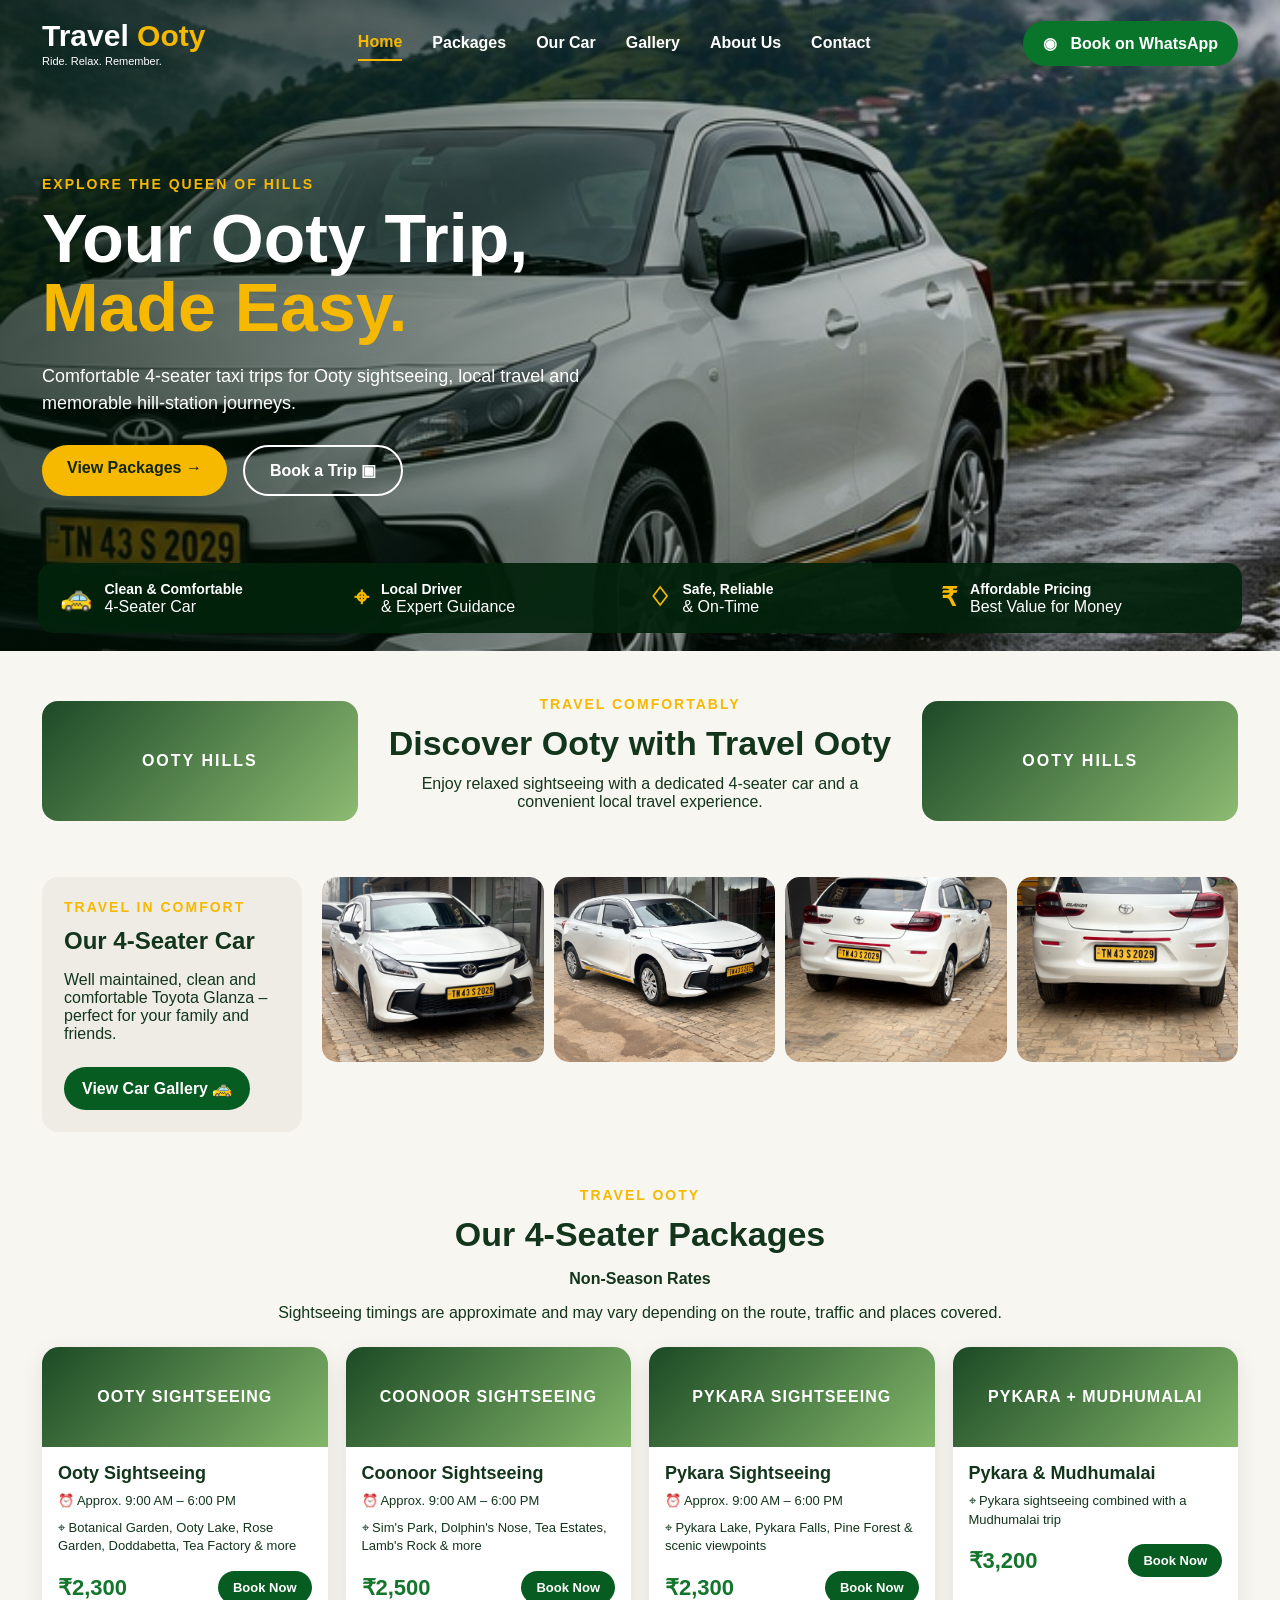
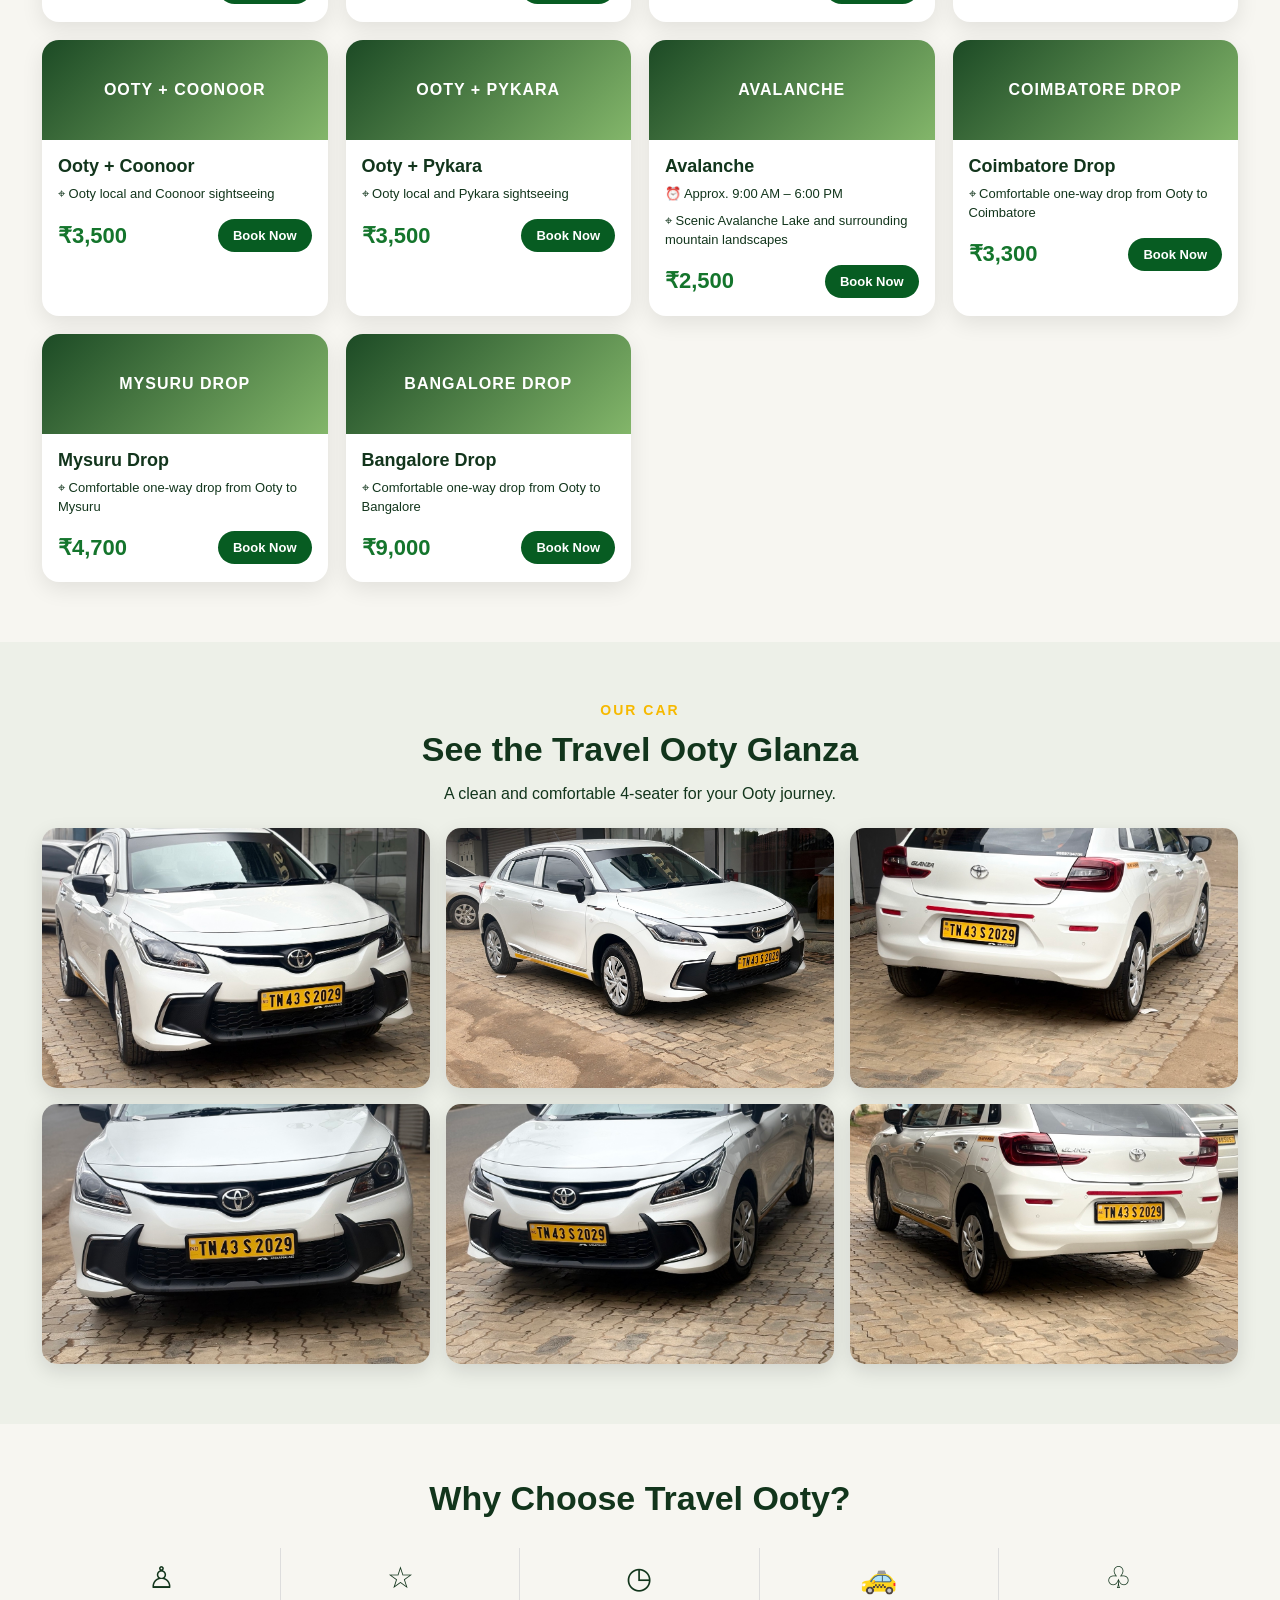
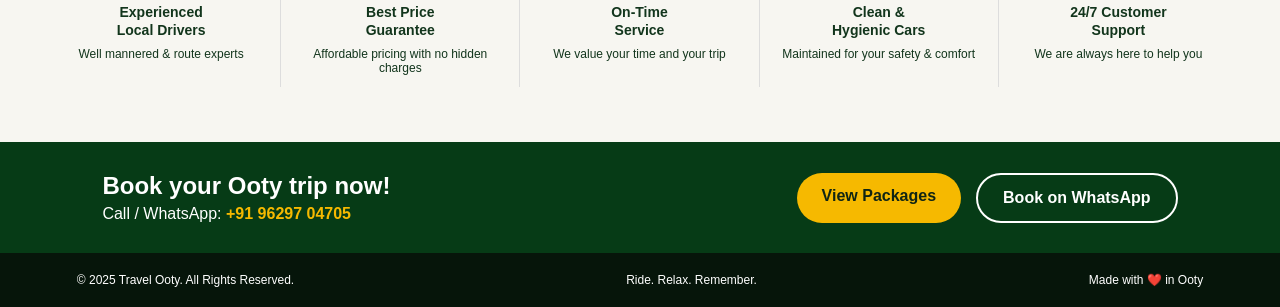
==== index.html @ 5cc3742f "Update booking links to WhatsApp for packages" ====
<!DOCTYPE html>
<html lang="en">
<head>
  <meta charset="UTF-8">
  <meta name="viewport" content="width=device-width, initial-scale=1.0">
  <title>Travel Ooty | Ooty Sightseeing & Taxi</title>
  <meta name="description" content="Travel Ooty - comfortable 4-seater taxi trips for Ooty sightseeing and local travel.">
  <link rel="stylesheet" href="style.css">
</head>

<body>

<header class="hero" id="home">

  <nav>
    <div class="logo">
      Travel <span>Ooty</span>
      <small>Ride. Relax. Remember.</small>
    </div>

    <div class="nav-links">
      <a class="active" href="#home">Home</a>
      <a href="#packages">Packages</a>
      <a href="#car">Our Car</a>
      <a href="#gallery">Gallery</a>
      <a href="#about">About Us</a>
      <a href="#contact">Contact</a>
    </div>

    <a class="nav-wa" href="#contact">◉ &nbsp; Book on WhatsApp</a>
  </nav>

  <div class="hero-content">
    <p class="eyebrow">EXPLORE THE QUEEN OF HILLS</p>

    <h1>
      Your Ooty Trip,<br>
      <span>Made Easy.</span>
    </h1>

    <p class="hero-text">
      Comfortable 4-seater taxi trips for Ooty sightseeing,
      local travel and memorable hill-station journeys.
    </p>

    <div class="actions">
      <a class="primary" href="#packages">View Packages →</a>
      <a class="secondary" href="#contact">Book a Trip ▣</a>
    </div>
  </div>

  <div class="benefits">

    <div>
      <b>🚕</b>
      <span>
        <strong>Clean & Comfortable</strong><br>
        4-Seater Car
      </span>
    </div>

    <div>
      <b>⌖</b>
      <span>
        <strong>Local Driver</strong><br>
        & Expert Guidance
      </span>
    </div>

    <div>
      <b>♢</b>
      <span>
        <strong>Safe, Reliable</strong><br>
        & On-Time
      </span>
    </div>

    <div>
      <b>₹</b>
      <span>
        <strong>Affordable Pricing</strong><br>
        Best Value for Money
      </span>
    </div>

  </div>

</header>


<section class="intro" id="about">

  <div class="scenic">
    <div class="scenic-placeholder">OOTY HILLS</div>
  </div>

  <div class="intro-copy">
    <p class="eyebrow">TRAVEL COMFORTABLY</p>

    <h2>Discover Ooty with Travel Ooty</h2>

    <p>
      Enjoy relaxed sightseeing with a dedicated 4-seater car
      and a convenient local travel experience.
    </p>
  </div>

  <div class="scenic">
    <div class="scenic-placeholder">OOTY HILLS</div>
  </div>

</section>


<section class="car-section" id="car">

  <div class="car-copy">
    <p class="eyebrow">TRAVEL IN COMFORT</p>

    <h2>Our 4-Seater Car</h2>

    <p>
      Well maintained, clean and comfortable Toyota Glanza –
      perfect for your family and friends.
    </p>

    <a class="green-btn" href="#gallery">
      View Car Gallery 🚕
    </a>
  </div>

  <div class="car-grid">

    <img src="images/car-front-1.jpeg" alt="Travel Ooty car">
    <img src="images/car-front-2.jpeg" alt="Travel Ooty car">
    <img src="images/car-rear-1.jpeg" alt="Travel Ooty car">
    <img src="images/car-front-4.jpeg" alt="Travel Ooty car">

  </div>

</section>


<section class="packages" id="packages">

  <div class="section-heading">
    <p class="eyebrow">TRAVEL OOTY</p>
    <h2>Our 4-Seater Packages</h2>
    <p><strong>Non-Season Rates</strong></p>
    <p class="package-note">
      Sightseeing timings are approximate and may vary depending on the route,
      traffic and places covered.
    </p>
  </div>

  <div class="package-grid">

    <article class="package-card">
      <div class="package-photo">OOTY SIGHTSEEING</div>
      <h3>Ooty Sightseeing</h3>
      <p>⏰ Approx. 9:00 AM – 6:00 PM</p>
      <p>⌖ Botanical Garden, Ooty Lake, Rose Garden, Doddabetta, Tea Factory & more</p>
      <div class="card-bottom">
        <strong>₹2,300</strong>
        <a href="https://wa.me/919629704705?text=Hello%20Travel%20Ooty,%20I%20would%20like%20to%20book%20Ooty%20Sightseeing.">Book Now</a>
      </div>
    </article>

    <article class="package-card">
      <div class="package-photo">COONOOR SIGHTSEEING</div>
      <h3>Coonoor Sightseeing</h3>
      <p>⏰ Approx. 9:00 AM – 6:00 PM</p>
      <p>⌖ Sim's Park, Dolphin's Nose, Tea Estates, Lamb's Rock & more</p>
      <div class="card-bottom">
        <strong>₹2,500</strong>
       <a href="https://wa.me/919629704705?text=Hello%20Travel%20Ooty%2C%20I%20would%20like%20to%20book%20Coonoor%20Sightseeing.">Book Now</a>
      </div>
    </article>

    <article class="package-card">
      <div class="package-photo">PYKARA SIGHTSEEING</div>
      <h3>Pykara Sightseeing</h3>
      <p>⏰ Approx. 9:00 AM – 6:00 PM</p>
      <p>⌖ Pykara Lake, Pykara Falls, Pine Forest & scenic viewpoints</p>
      <div class="card-bottom">
        <strong>₹2,300</strong>
        <a href="https://wa.me/919629704705?text=Hello%20Travel%20Ooty%2C%20I%20would%20like%20to%20book%20Pykara%20Sightseeing.">Book Now</a>
      </div>
    </article>

    <article class="package-card">
      <div class="package-photo">PYKARA + MUDHUMALAI</div>
      <h3>Pykara & Mudhumalai</h3>
      <p>⌖ Pykara sightseeing combined with a Mudhumalai trip</p>
      <div class="card-bottom">
        <strong>₹3,200</strong>
       <a href="https://wa.me/919629704705?text=Hello%20Travel%20Ooty%2C%20I%20would%20like%20to%20book%20Pykara%20and%20Mudhumalai.">Book Now</a>
      </div>
    </article>

    <article class="package-card">
      <div class="package-photo">OOTY + COONOOR</div>
      <h3>Ooty + Coonoor</h3>
      <p>⌖ Ooty local and Coonoor sightseeing</p>
      <div class="card-bottom">
        <strong>₹3,500</strong>
        <a href="https://wa.me/919629704705?text=Hello%20Travel%20Ooty%2C%20I%20would%20like%20to%20book%20Pykara%20and%20Mudhumalai.">Book Now</a>
      </div>
    </article>

    <article class="package-card">
      <div class="package-photo">OOTY + PYKARA</div>
      <h3>Ooty + Pykara</h3>
      <p>⌖ Ooty local and Pykara sightseeing</p>
      <div class="card-bottom">
        <strong>₹3,500</strong>
        <a href="https://wa.me/919629704705?text=Hello%20Travel%20Ooty%2C%20I%20would%20like%20to%20book%20Ooty%20and%20Pykara.">Book Now</a>
      </div>
    </article>

    <article class="package-card">
      <div class="package-photo">AVALANCHE</div>
      <h3>Avalanche</h3>
      <p>⏰ Approx. 9:00 AM – 6:00 PM</p>
      <p>⌖ Scenic Avalanche Lake and surrounding mountain landscapes</p>
      <div class="card-bottom">
        <strong>₹2,500</strong>
        <a href="https://wa.me/919629704705?text=Hello%20Travel%20Ooty%2C%20I%20would%20like%20to%20book%20Avalanche%20Sightseeing.">Book Now</a>
      </div>
    </article>

    <article class="package-card">
      <div class="package-photo">COIMBATORE DROP</div>
      <h3>Coimbatore Drop</h3>
      <p>⌖ Comfortable one-way drop from Ooty to Coimbatore</p>
      <div class="card-bottom">
        <strong>₹3,300</strong>
        <a href="https://wa.me/919629704705?text=Hello%20Travel%20Ooty%2C%20I%20would%20like%20to%20book%20Coimbatore%20Drop.">Book Now</a>
      </div>
    </article>

    <article class="package-card">
      <div class="package-photo">MYSURU DROP</div>
      <h3>Mysuru Drop</h3>
      <p>⌖ Comfortable one-way drop from Ooty to Mysuru</p>
      <div class="card-bottom">
        <strong>₹4,700</strong>
        <a href="https://wa.me/919629704705?text=Hello%20Travel%20Ooty%2C%20I%20would%20like%20to%20book%20Mysuru%20Drop.">Book Now</a>
      </div>
    </article>

    <article class="package-card">
      <div class="package-photo">BANGALORE DROP</div>
      <h3>Bangalore Drop</h3>
      <p>⌖ Comfortable one-way drop from Ooty to Bangalore</p>
      <div class="card-bottom">
        <strong>₹9,000</strong>
       <a href="https://wa.me/919629704705?text=Hello%20Travel%20Ooty%2C%20I%20would%20like%20to%20book%20Bangalore%20Drop.">Book Now</a>
      </div>
    </article>

  </div>

</section>


<section class="gallery" id="gallery">

  <div class="section-heading">

    <p class="eyebrow">OUR CAR</p>

    <h2>See the Travel Ooty Glanza</h2>

    <p>
      A clean and comfortable 4-seater for your Ooty journey.
    </p>

  </div>

  <div class="gallery-grid">

    <img src="images/car-front-1.jpeg" alt="Glanza front">
    <img src="images/car-front-2.jpeg" alt="Glanza side">
    <img src="images/car-rear-1.jpeg" alt="Glanza rear">
    <img src="images/car-front-3.jpeg" alt="Glanza front">
    <img src="images/car-rear-2.jpeg" alt="Glanza rear">
    <img src="images/car-rear-3.jpeg" alt="Glanza rear">

  </div>

</section>


<section class="why">

  <h2>Why Choose Travel Ooty?</h2>

  <div class="why-grid">

    <div>
      <span>♙</span>
      <b>Experienced<br>Local Drivers</b>
      <p>Well mannered & route experts</p>
    </div>

    <div>
      <span>☆</span>
      <b>Best Price<br>Guarantee</b>
      <p>Affordable pricing with no hidden charges</p>
    </div>

    <div>
      <span>◷</span>
      <b>On-Time<br>Service</b>
      <p>We value your time and your trip</p>
    </div>

    <div>
      <span>🚕</span>
      <b>Clean &<br>Hygienic Cars</b>
      <p>Maintained for your safety & comfort</p>
    </div>

    <div>
      <span>♧</span>
      <b>24/7 Customer<br>Support</b>
      <p>We are always here to help you</p>
    </div>

  </div>

</section>


<section class="contact" id="contact">

  <div>
    <h2>Book your Ooty trip now!</h2>

    <p>
      Call / WhatsApp:
      <strong>+91 96297 04705</strong>
    </p>
  </div>

  <div class="contact-actions">
    <a class="primary" href="#packages">View Packages</a>
    <a class="secondary" href="#contact">Book on WhatsApp</a>
  </div>

</section>


<footer>

  <span>© 2025 Travel Ooty. All Rights Reserved.</span>

  <span>Ride. Relax. Remember.</span>

  <span>Made with ❤️ in Ooty</span>

</footer>

</body>
</html>
---- style.css ----
* {
  box-sizing: border-box;
}

html {
  scroll-behavior: smooth;
}

body {
  margin: 0;
  font-family: Arial, Helvetica, sans-serif;
  color: #12351c;
  background: #f7f6f1;
}

a {
  text-decoration: none;
  color: inherit;
}

/* ================= HERO ================= */

.hero {
  position: relative;
  min-height: 650px;
  color: #fff;
  overflow: hidden;

  background-image:
    linear-gradient(
      90deg,
      rgba(0, 20, 7, 0.72) 0%,
      rgba(0, 20, 7, 0.38) 48%,
      rgba(0, 10, 3, 0.08) 100%
    ),
    url("./images/ooty-hero.jpg");

  background-size: cover;
  background-position: center;
}

/* ================= NAV ================= */

nav {
  width: 100%;
  max-width: 1400px;
  height: 86px;
  margin: 0 auto;
  padding: 16px 42px;

  display: flex !important;
  align-items: center !important;
  justify-content: space-between !important;
  gap: 25px;
}

.logo {
  flex-shrink: 0;
  font-size: 30px;
  line-height: 1.1;
  font-weight: 800;
  color: #fff;
}

.logo span {
  color: #f6b900;
}

.logo small {
  display: block;
  margin-top: 3px;
  font-size: 11px;
  font-weight: 500;
  color: #fff;
}

.nav-links {
  display: flex !important;
  align-items: center;
  gap: 30px;
  white-space: nowrap;
  font-weight: 700;
}

.nav-links a {
  padding: 8px 0;
  color: #fff;
}

.nav-links .active {
  color: #f6b900;
  border-bottom: 2px solid #f6b900;
}

.nav-wa {
  flex-shrink: 0;
  background: #08752b;
  color: #fff;
  padding: 13px 20px;
  border-radius: 28px;
  font-weight: 800;
  white-space: nowrap;
}

/* ================= HERO TEXT ================= */

.hero-content {
  max-width: 1400px;
  margin: 0 auto;
  padding: 90px 42px 155px;
}

.eyebrow {
  margin: 0 0 12px;
  color: #f6b900;
  font-size: 14px;
  font-weight: 800;
  letter-spacing: 2px;
}

.hero h1 {
  margin: 0 0 20px;
  max-width: 700px;
  font-size: 68px;
  line-height: 1.02;
}

.hero h1 span {
  color: #f6b900;
}

.hero-text {
  max-width: 590px;
  margin: 0;
  font-size: 18px;
  line-height: 1.5;
}

.actions {
  display: flex;
  gap: 16px;
  margin-top: 28px;
}

.primary,
.secondary {
  display: inline-block;
  padding: 14px 25px;
  border-radius: 30px;
  font-weight: 800;
}

.primary {
  background: #f6b900;
  color: #102514;
}

.secondary {
  border: 2px solid #fff;
  color: #fff;
}

/* ================= BENEFITS BAR ================= */

.benefits {
  position: absolute !important;
  left: 3% !important;
  right: 3% !important;
  bottom: 18px !important;

  display: grid !important;
  grid-template-columns: repeat(4, 1fr) !important;
  align-items: center;

  padding: 17px 22px;

  background: rgba(3, 35, 12, 0.94);
  border-radius: 15px;

  gap: 15px;
}

.benefits div {
  display: flex !important;
  align-items: center !important;
  gap: 12px;
  color: #fff;
}

.benefits b {
  color: #f6b900;
  font-size: 26px;
  flex-shrink: 0;
}

.benefits strong {
  font-size: 14px;
}

/* ================= INTRO ================= */

.intro {
  max-width: 1400px;
  margin: 0 auto;

  padding: 45px 42px 30px;

  display: grid !important;
  grid-template-columns: 1fr 1.6fr 1fr !important;
  gap: 30px;

  align-items: center;
  text-align: center;
}

.intro h2 {
  margin: 5px 0 12px;
  font-size: 34px;
}

.intro p {
  margin-top: 0;
}

.scenic {
  height: 120px;
  border-radius: 16px;
  overflow: hidden;

  background:
    linear-gradient(
      135deg,
      #1d4a27,
      #8dbb72
    );

  display: flex;
  align-items: center;
  justify-content: center;
}

.scenic-placeholder {
  color: #fff;
  font-weight: 800;
  letter-spacing: 2px;
}

/* ================= CAR ================= */

.car-section {
  max-width: 1400px;
  margin: 0 auto;

  padding: 20px 42px 35px;

  display: grid !important;
  grid-template-columns: 260px 1fr !important;
  gap: 20px;
}

.car-copy {
  padding: 22px;
  background: #eeece5;
  border-radius: 16px;
}

.car-copy h2 {
  margin: 5px 0 12px;
}

.green-btn {
  display: inline-block;
  margin-top: 8px;

  padding: 12px 18px;

  color: #fff;
  background: #075c22;

  border-radius: 25px;
  font-weight: 800;
}

.car-grid {
  display: grid !important;
  grid-template-columns: repeat(4, 1fr) !important;
  gap: 10px;
}

.car-grid img {
  display: block;
  width: 100%;
  height: 185px;
  object-fit: cover;
  border-radius: 15px;
}

/* ================= PACKAGES ================= */

.packages {
  max-width: 1400px;
  margin: 0 auto;
  padding: 20px 42px 60px;
}

.section-heading {
  text-align: center;
  margin-bottom: 25px;
}

.section-heading h2 {
  margin: 5px 0 10px;
  font-size: 34px;
}

.package-grid {
  display: grid !important;
  grid-template-columns: repeat(4, 1fr) !important;
  gap: 18px;
}

.package-card {
  overflow: hidden;
  background: #fff;
  border-radius: 17px;

  box-shadow: 0 7px 22px rgba(0, 0, 0, 0.09);

  padding-bottom: 18px;
}

.package-photo {
  height: 100px;

  display: flex;
  align-items: center;
  justify-content: center;

  color: #fff;
  font-weight: 800;
  letter-spacing: 1px;

  background:
    linear-gradient(
      135deg,
      #1c4a25,
      #83b66a
    );
}

.package-card h3 {
  margin: 16px 16px 8px;
  font-size: 18px;
}

.package-card p {
  margin: 8px 16px;
  font-size: 13px;
  line-height: 1.45;
}

.card-bottom {
  display: flex;
  align-items: center;
  justify-content: space-between;

  margin-top: 15px;
  padding: 0 16px;
}

.card-bottom strong {
  color: #14752c;
  font-size: 22px;
}

.card-bottom a {
  padding: 9px 15px;
  color: #fff;
  background: #075c22;
  border-radius: 20px;
  font-size: 13px;
  font-weight: 800;
}

/* ================= GALLERY ================= */

.gallery {
  padding: 60px 42px;
  background: #edf0e8;
}

.gallery-grid {
  max-width: 1200px;
  margin: 0 auto;

  display: grid !important;
  grid-template-columns: repeat(3, 1fr) !important;
  gap: 16px;
}

.gallery-grid img {
  display: block;
  width: 100%;
  height: 260px;
  object-fit: cover;
  border-radius: 15px;

  box-shadow: 0 7px 20px rgba(0, 0, 0, 0.12);
}

/* ================= WHY CHOOSE US ================= */

.why {
  padding: 55px 42px;
  text-align: center;
}

.why h2 {
  margin: 0 0 30px;
  font-size: 34px;
}

.why-grid {
  max-width: 1200px;
  margin: 0 auto;

  display: grid !important;
  grid-template-columns: repeat(5, 1fr) !important;
  gap: 0;
}

.why-grid div {
  padding: 12px 18px;
  border-right: 1px solid #ddd;
}

.why-grid div:last-child {
  border-right: none;
}

.why-grid span {
  display: block;
  margin-bottom: 8px;
  font-size: 30px;
}

.why-grid b {
  font-size: 14px;
}

.why-grid p {
  margin: 8px 0 0;
  font-size: 12px;
}

/* ================= CONTACT ================= */

.contact {
  padding: 30px 8%;

  display: flex !important;
  align-items: center;
  justify-content: space-between;

  gap: 25px;

  color: #fff;
  background: #063b16;
}

.contact h2 {
  margin: 0;
}

.contact p {
  margin: 5px 0 0;
}

.contact p strong {
  color: #f6b900;
}

.contact-actions {
  display: flex;
  gap: 15px;
}

/* ================= FOOTER ================= */

footer {
  padding: 20px 6%;

  display: flex !important;
  justify-content: space-between;

  color: #fff;
  background: #06150a;

  font-size: 12px;
}

/* ================= TABLET ================= */

@media (max-width: 1050px) {

  .nav-links {
    gap: 15px;
    font-size: 13px;
  }

  .nav-wa {
    padding: 10px 14px;
    font-size: 12px;
  }

  .hero h1 {
    font-size: 55px;
  }

  .package-grid {
    grid-template-columns: repeat(2, 1fr) !important;
  }

  .why-grid {
    grid-template-columns: repeat(3, 1fr) !important;
  }
}

/* ================= MOBILE ================= */

@media (max-width: 700px) {

  nav {
    height: 75px;
    padding: 12px 18px;
  }

  .nav-links {
    display: none !important;
  }

  .logo {
    font-size: 25px;
  }

  .nav-wa {
    font-size: 11px;
    padding: 9px 13px;
  }

  .hero {
    min-height: 680px;
  }

  .hero-content {
    padding: 70px 20px 150px;
  }

  .hero h1 {
    font-size: 43px;
  }

  .hero-text {
    font-size: 16px;
  }

  .benefits {
    left: 15px !important;
    right: 15px !important;

    grid-template-columns: 1fr 1fr !important;

    padding: 13px;
    gap: 12px;
  }

  .benefits div {
    font-size: 12px;
  }

  .benefits b {
    font-size: 20px;
  }

  .intro {
    display: block !important;
    padding: 40px 20px;
  }

  .scenic {
    display: none;
  }

  .car-section {
    display: block !important;
    padding: 20px;
  }

  .car-copy {
    margin-bottom: 18px;
  }

  .car-grid {
    grid-template-columns: 1fr 1fr !important;
  }

  .packages {
    padding: 25px 20px 50px;
  }

  .package-grid {
    grid-template-columns: 1fr !important;
  }

  .gallery {
    padding: 50px 20px;
  }

  .gallery-grid {
    grid-template-columns: 1fr 1fr !important;
  }

  .why {
    padding: 45px 20px;
  }

  .why-grid {
    grid-template-columns: 1fr 1fr !important;
  }

  .contact {
    flex-direction: column !important;
    text-align: center;
  }

  footer {
    flex-direction: column !important;
    gap: 8px;
    text-align: center;
  }
}

/* ================= SMALL PHONE ================= */

@media (max-width: 480px) {

  .hero h1 {
    font-size: 36px;
  }

  .actions {
    flex-direction: column;
    align-items: flex-start;
  }

  .benefits {
    grid-template-columns: 1fr !important;
  }

  .gallery-grid {
    grid-template-columns: 1fr !important;
  }

  .why-grid {
    grid-template-columns: 1fr !important;
  }

  .why-grid div {
    border-right: none;
    border-bottom: 1px solid #ddd;
  }
}
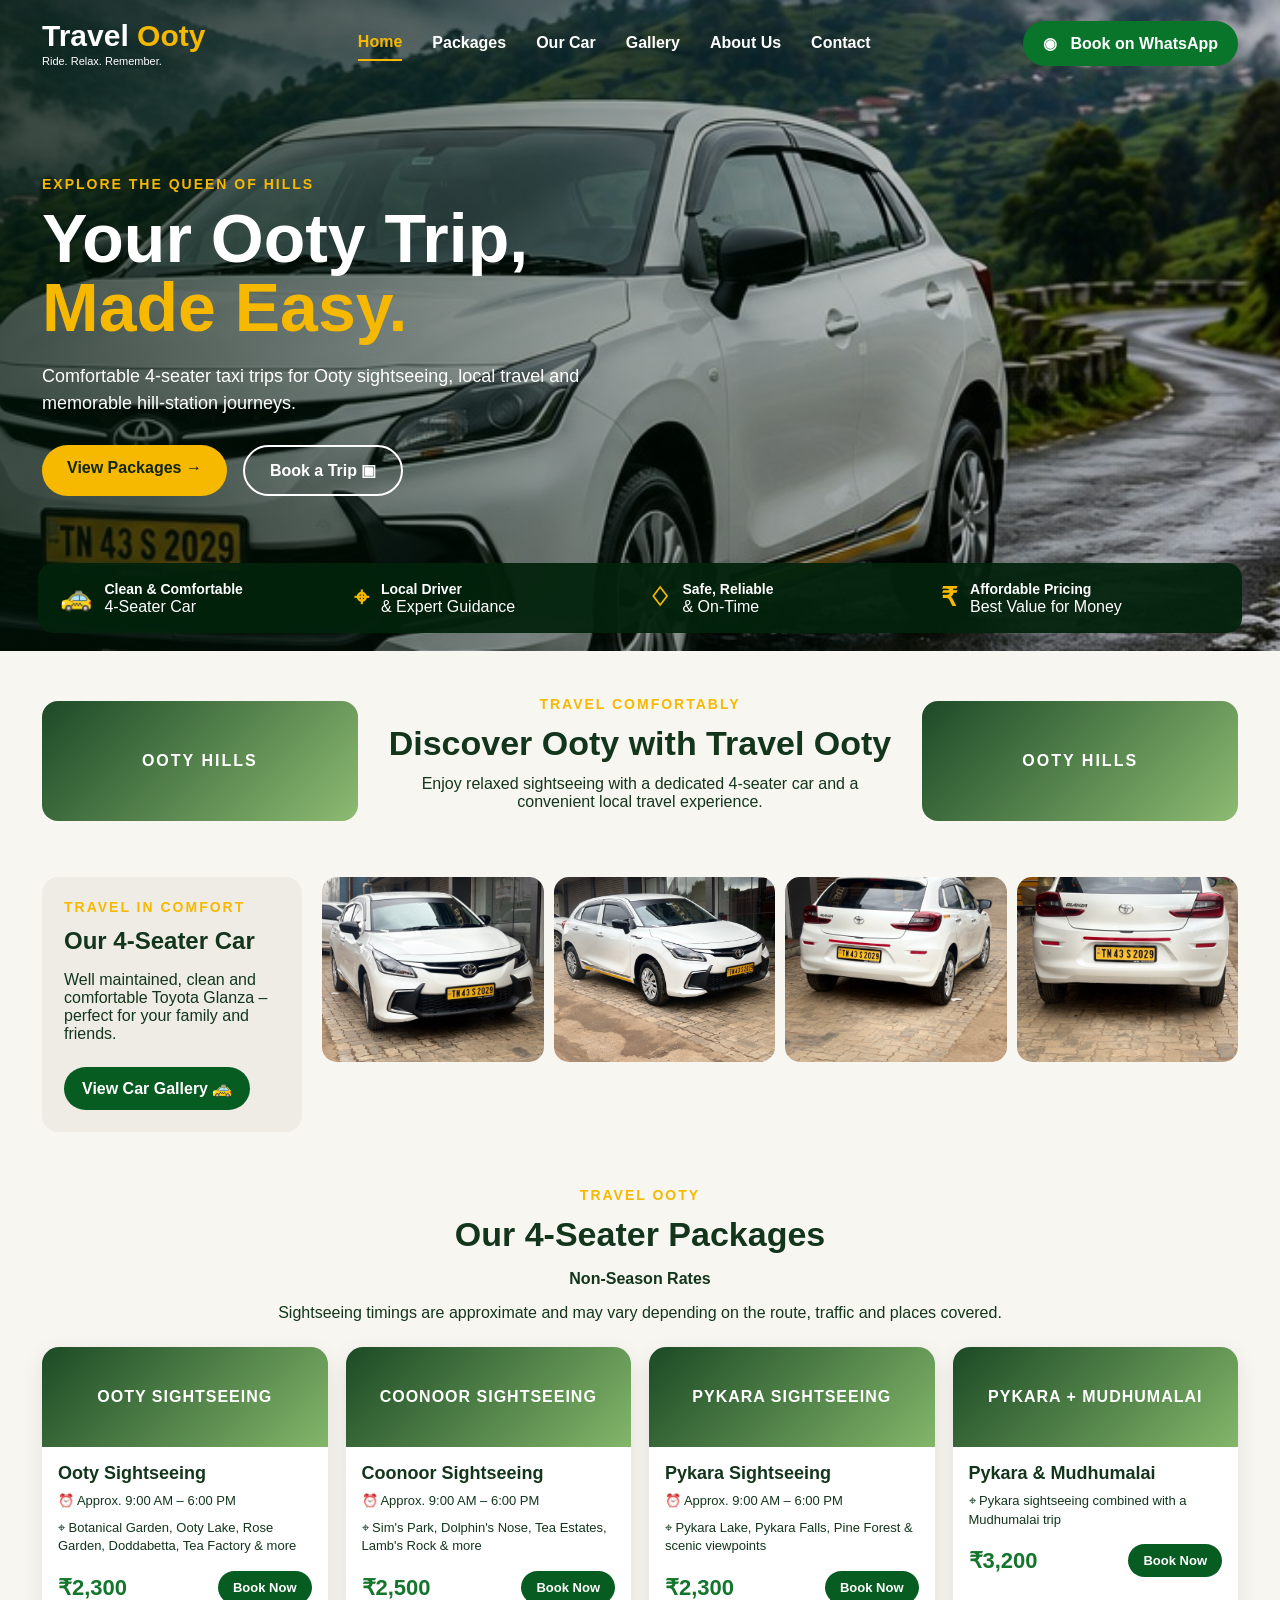
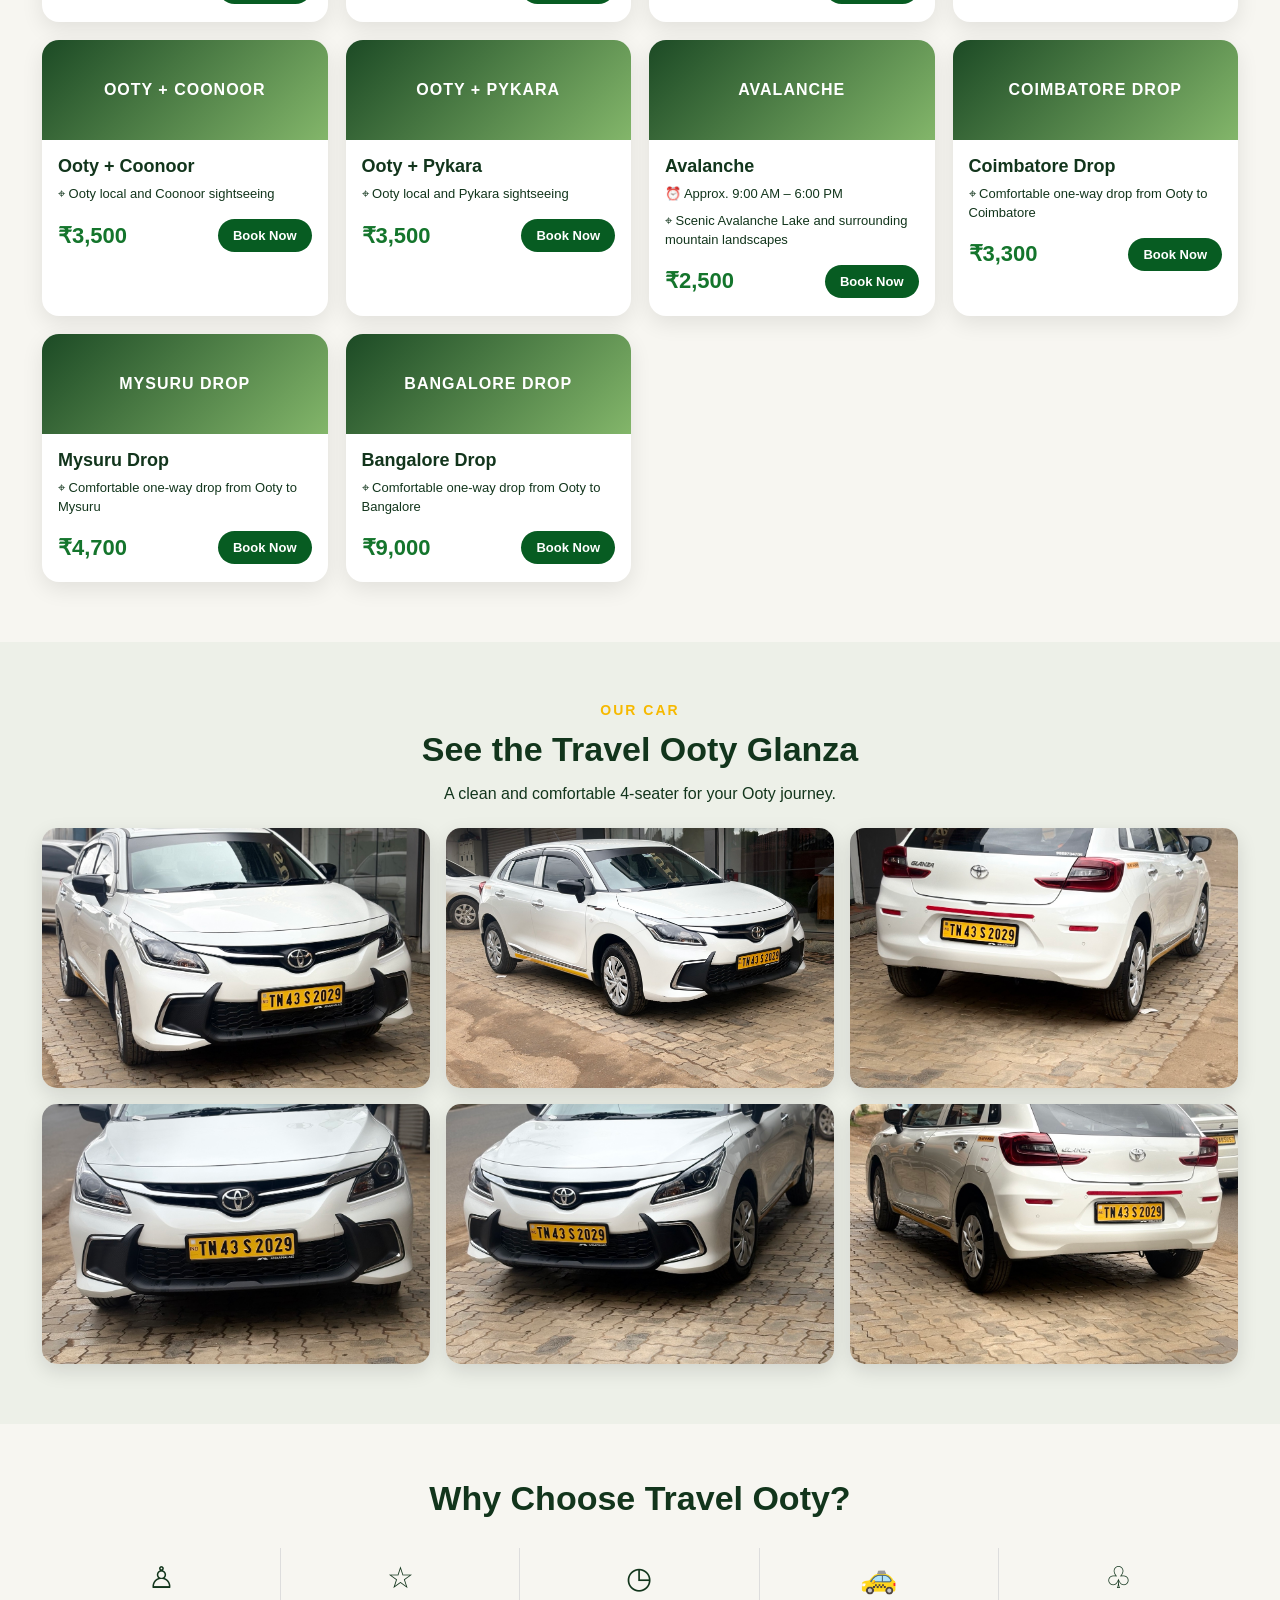
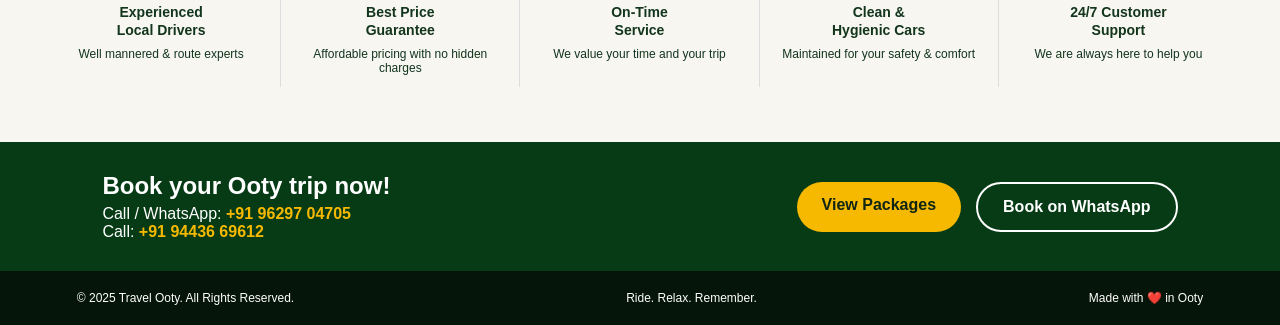
==== commit 47f39848: "Refactor contact details layout in index.html Updated contact information formatting in index.html." ====
--- a/index.html
+++ b/index.html
@@ -339,9 +339,9 @@
     <h2>Book your Ooty trip now!</h2>
 
     <p>
-      Call / WhatsApp:
-      <strong>+91 96297 04705</strong>
-    </p>
+    Call / WhatsApp: <strong>+91 96297 04705</strong><br>
+    Call: <strong>+91 94436 69612</strong>
+</p>
   </div>
 
   <div class="contact-actions">
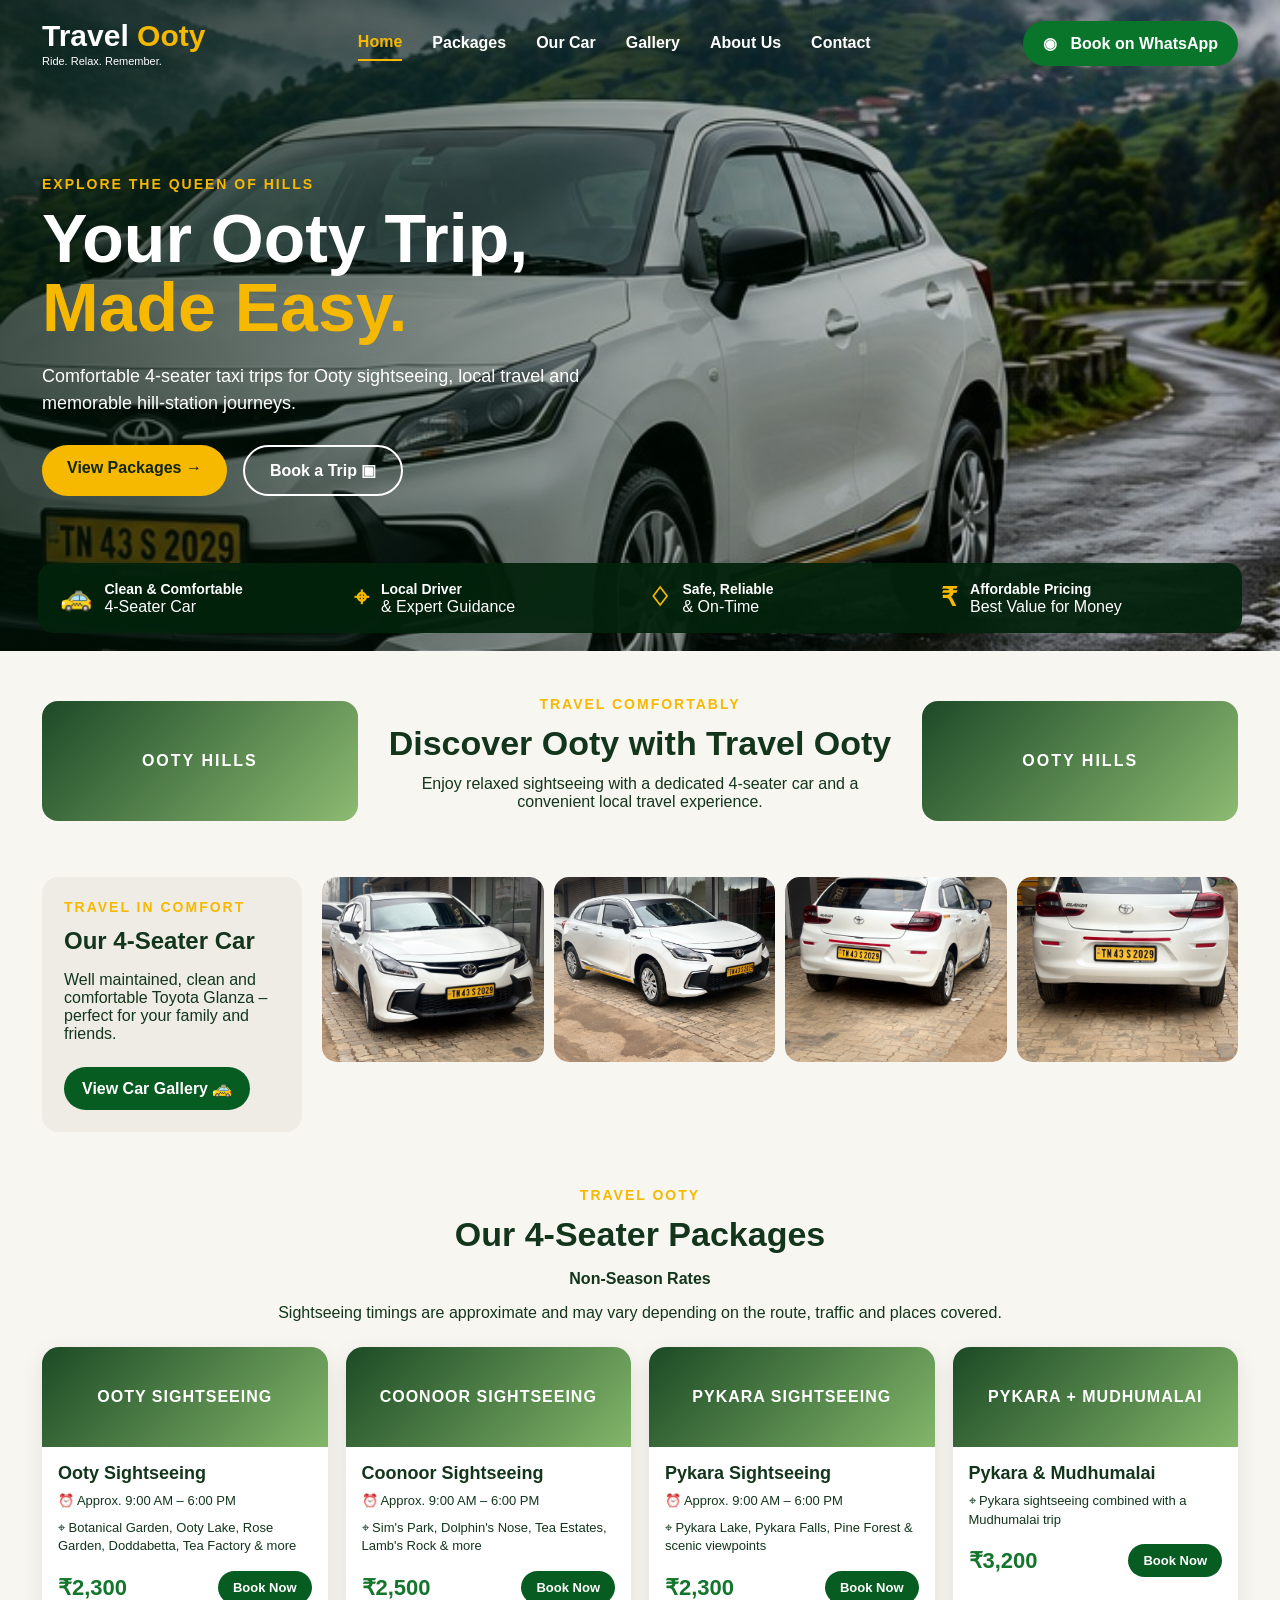
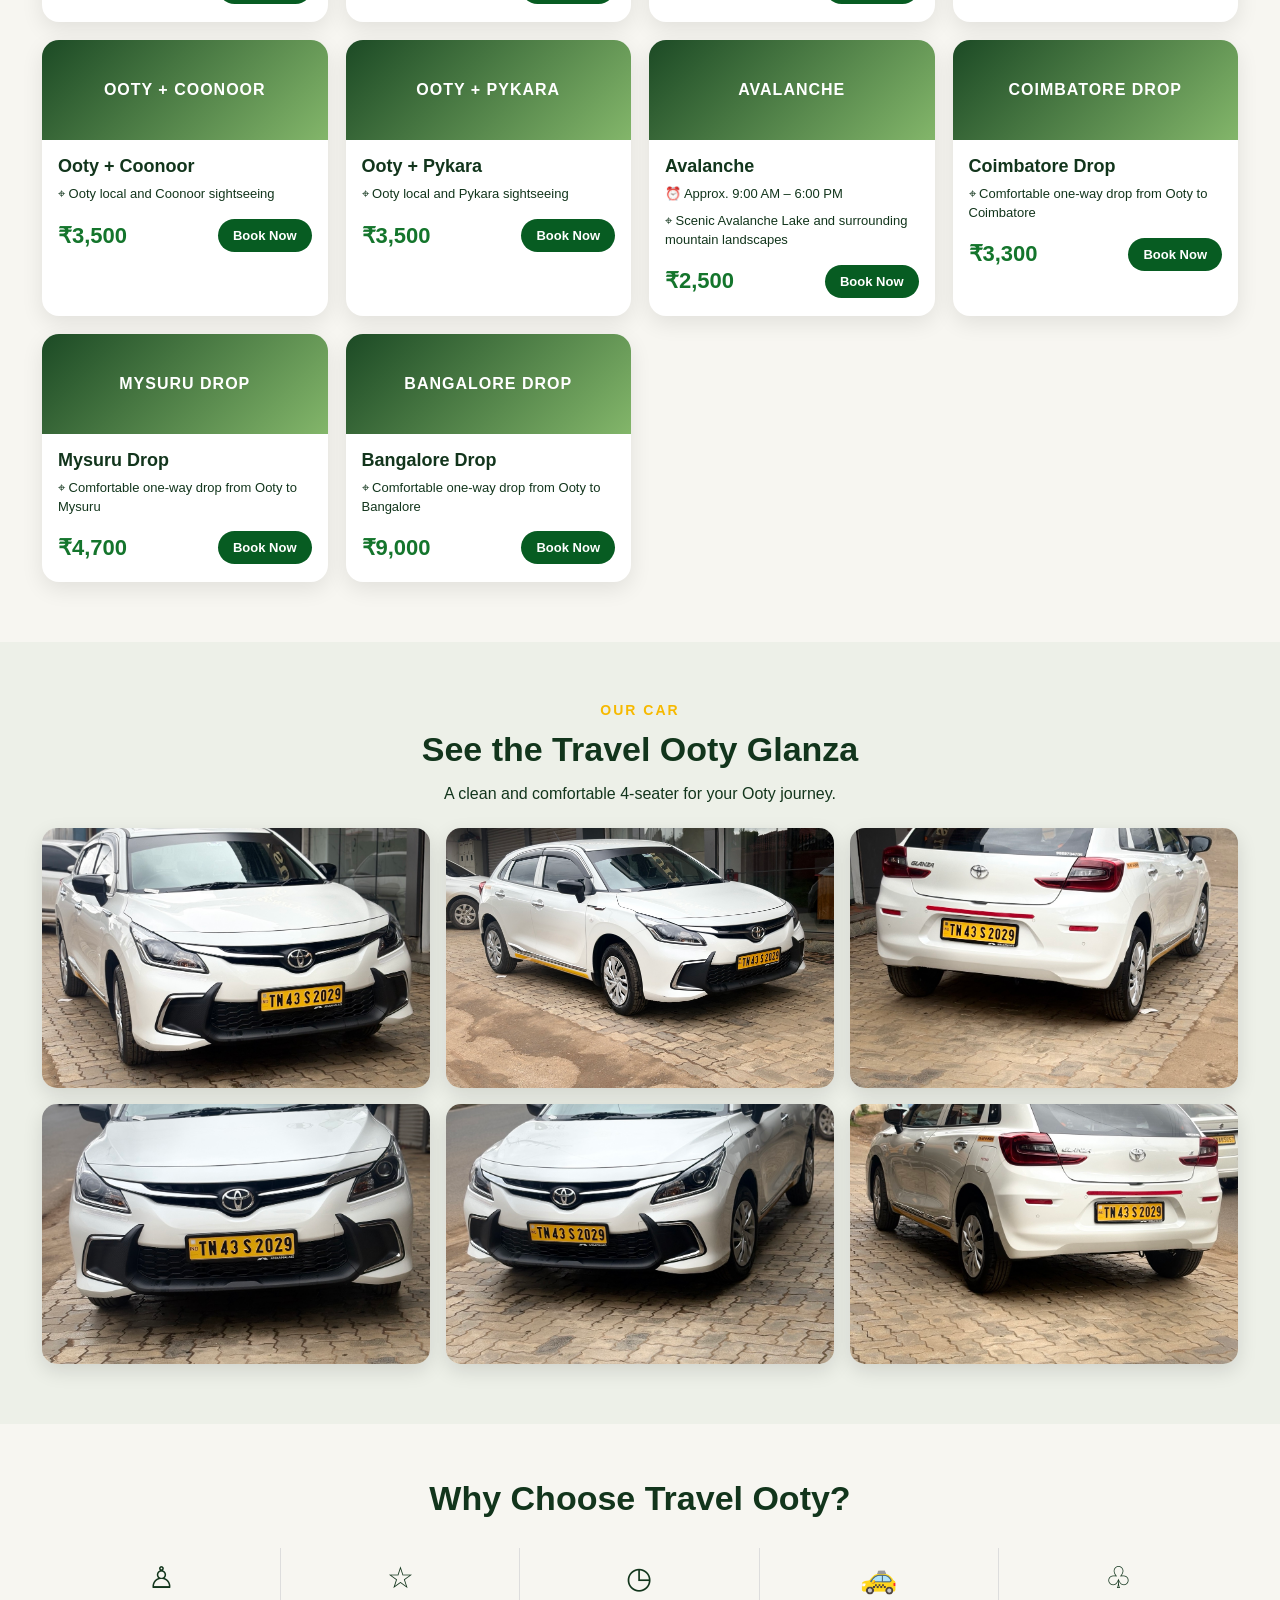
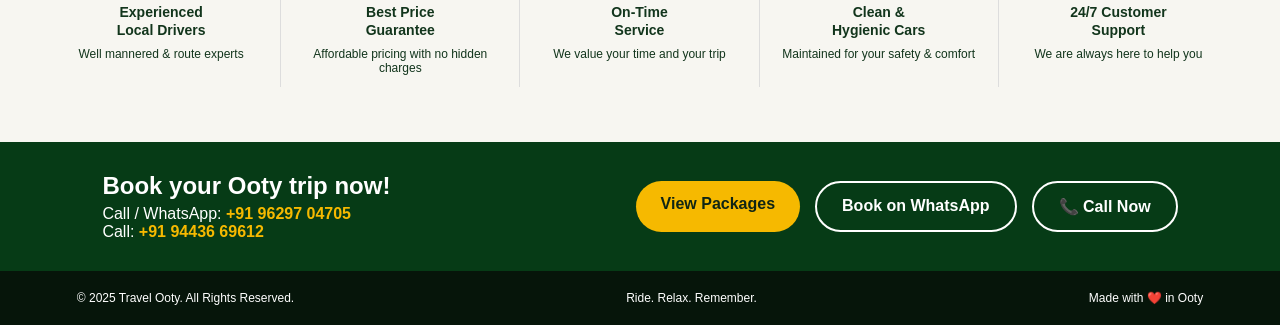
==== commit d5d939ce: "Add 'Call Now' link to contact actions" ====
--- a/index.html
+++ b/index.html
@@ -346,8 +346,9 @@
 
   <div class="contact-actions">
     <a class="primary" href="#packages">View Packages</a>
-    <a class="secondary" href="#contact">Book on WhatsApp</a>
-  </div>
+    <a class="secondary" href="https://wa.me/919629704705?text=Hello%20Travel%20Ooty%2C%20I%20would%20like%20to%20book%20a%20trip.">Book on WhatsApp</a>
+    <a class="secondary" href="tel:+919443669612">📞 Call Now</a>
+</div>
 
 </section>
 
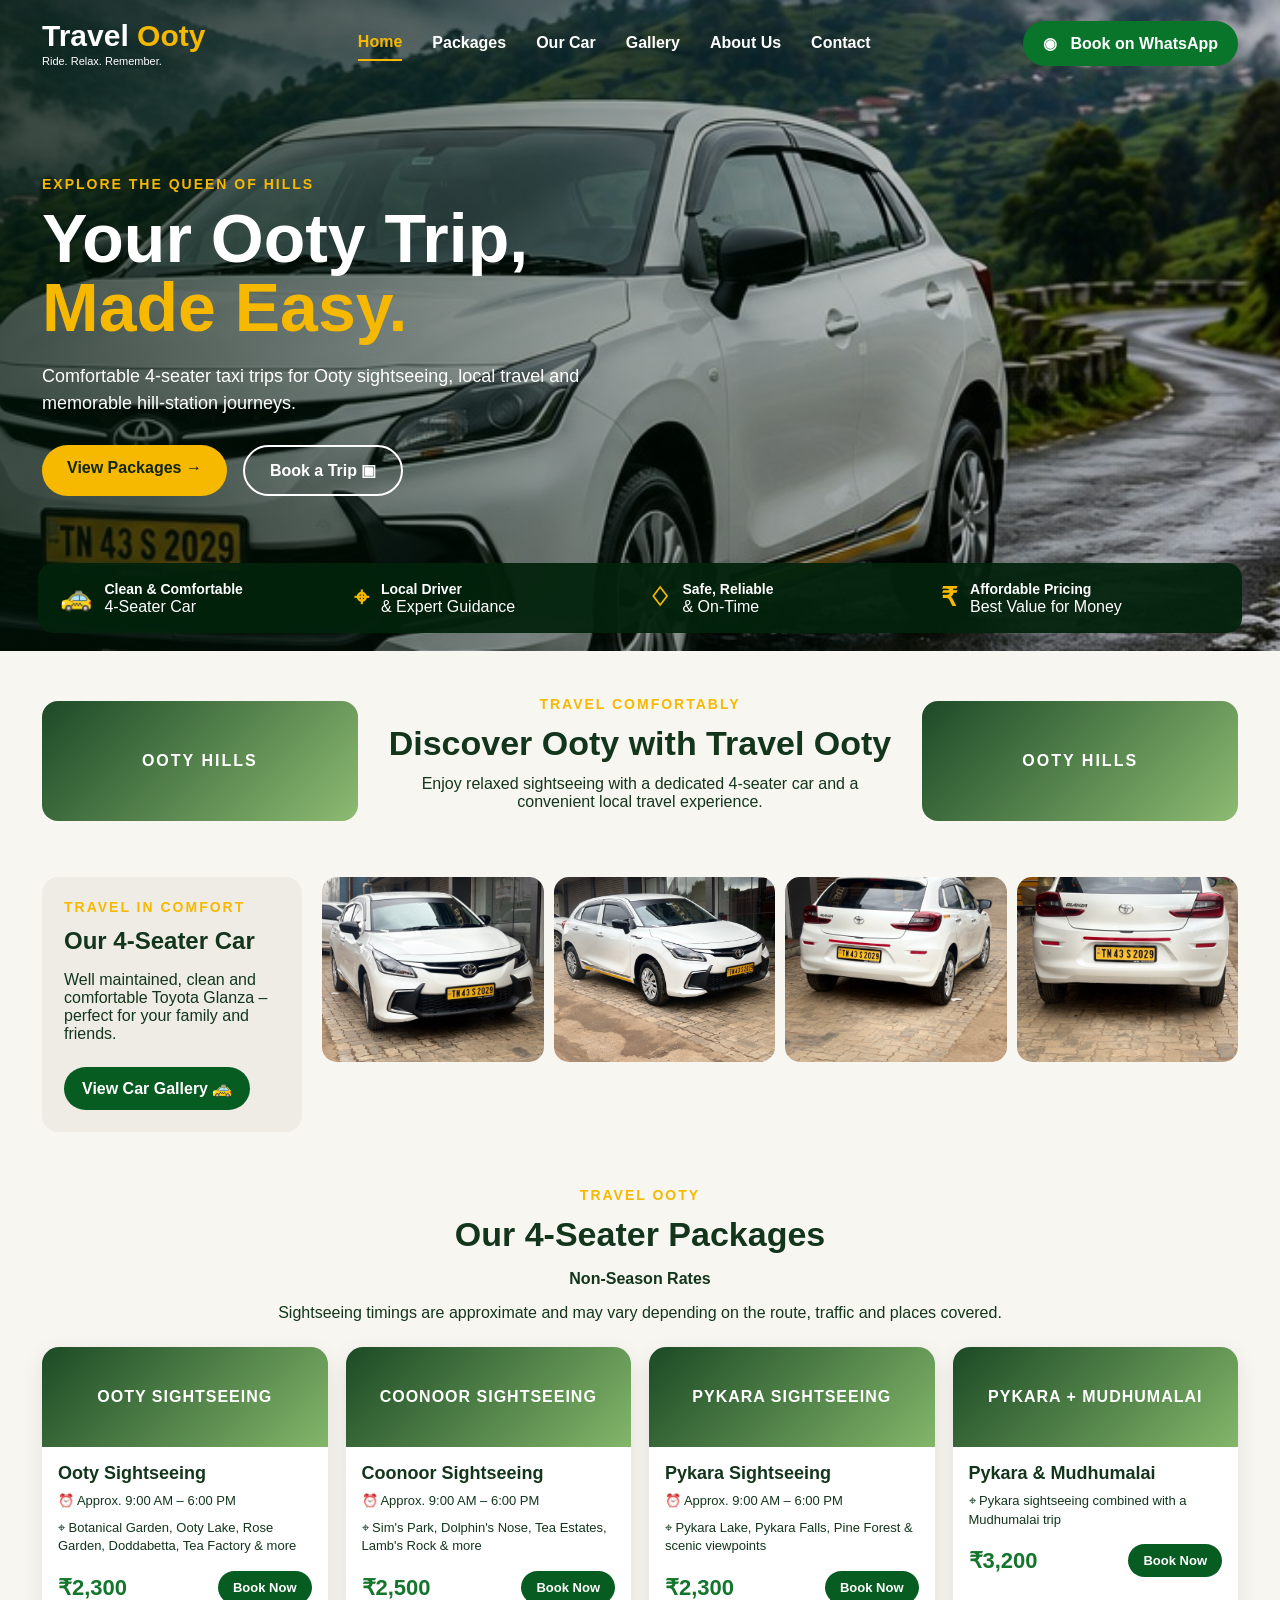
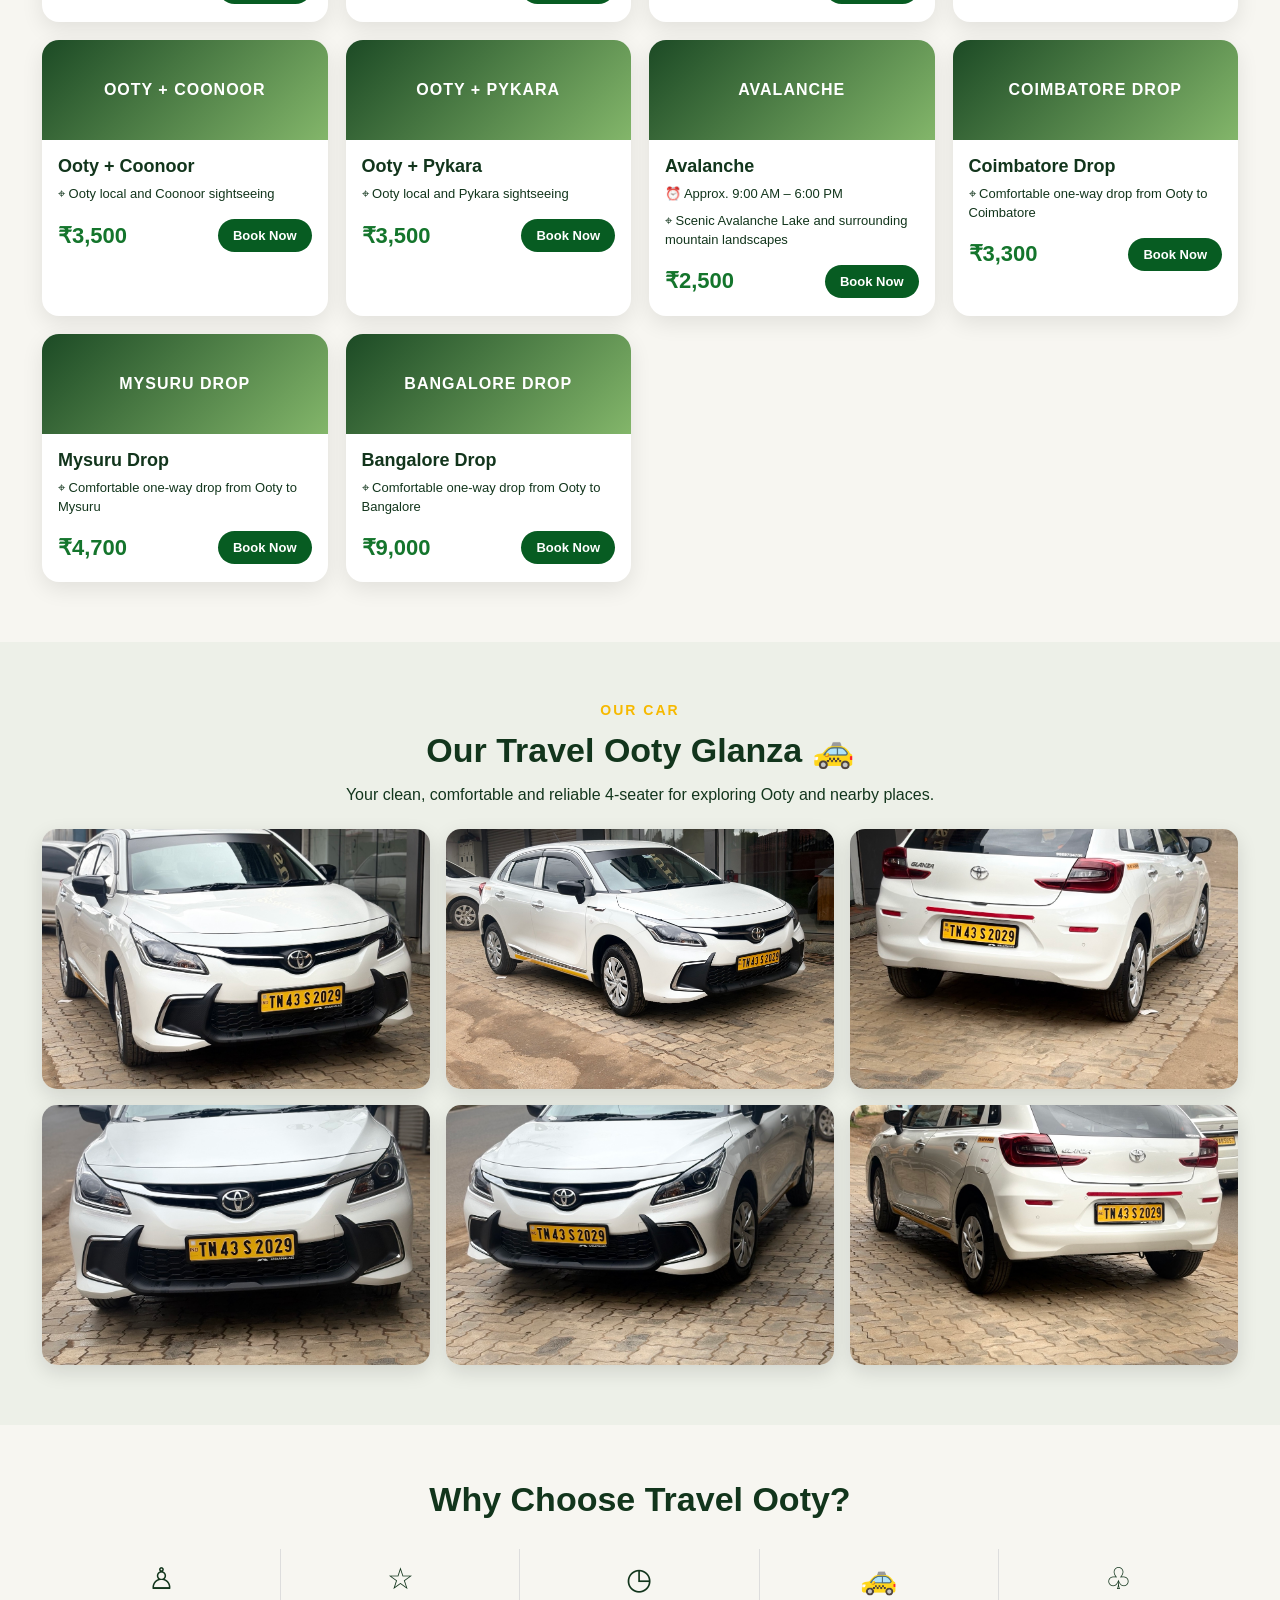
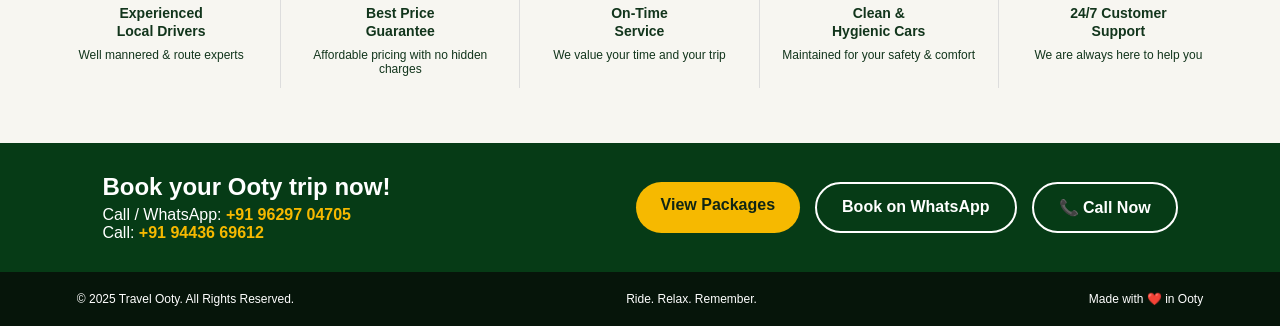
==== commit 86098752: "Enhance Travel Ooty Glanza section content Updated the heading and description for the Travel Ooty G" ====
--- a/index.html
+++ b/index.html
@@ -270,10 +270,10 @@
 
     <p class="eyebrow">OUR CAR</p>
 
-    <h2>See the Travel Ooty Glanza</h2>
+    <h2>Our Travel Ooty Glanza 🚕</h2>
 
     <p>
-      A clean and comfortable 4-seater for your Ooty journey.
+      Your clean, comfortable and reliable 4-seater for exploring Ooty and nearby places.
     </p>
 
   </div>
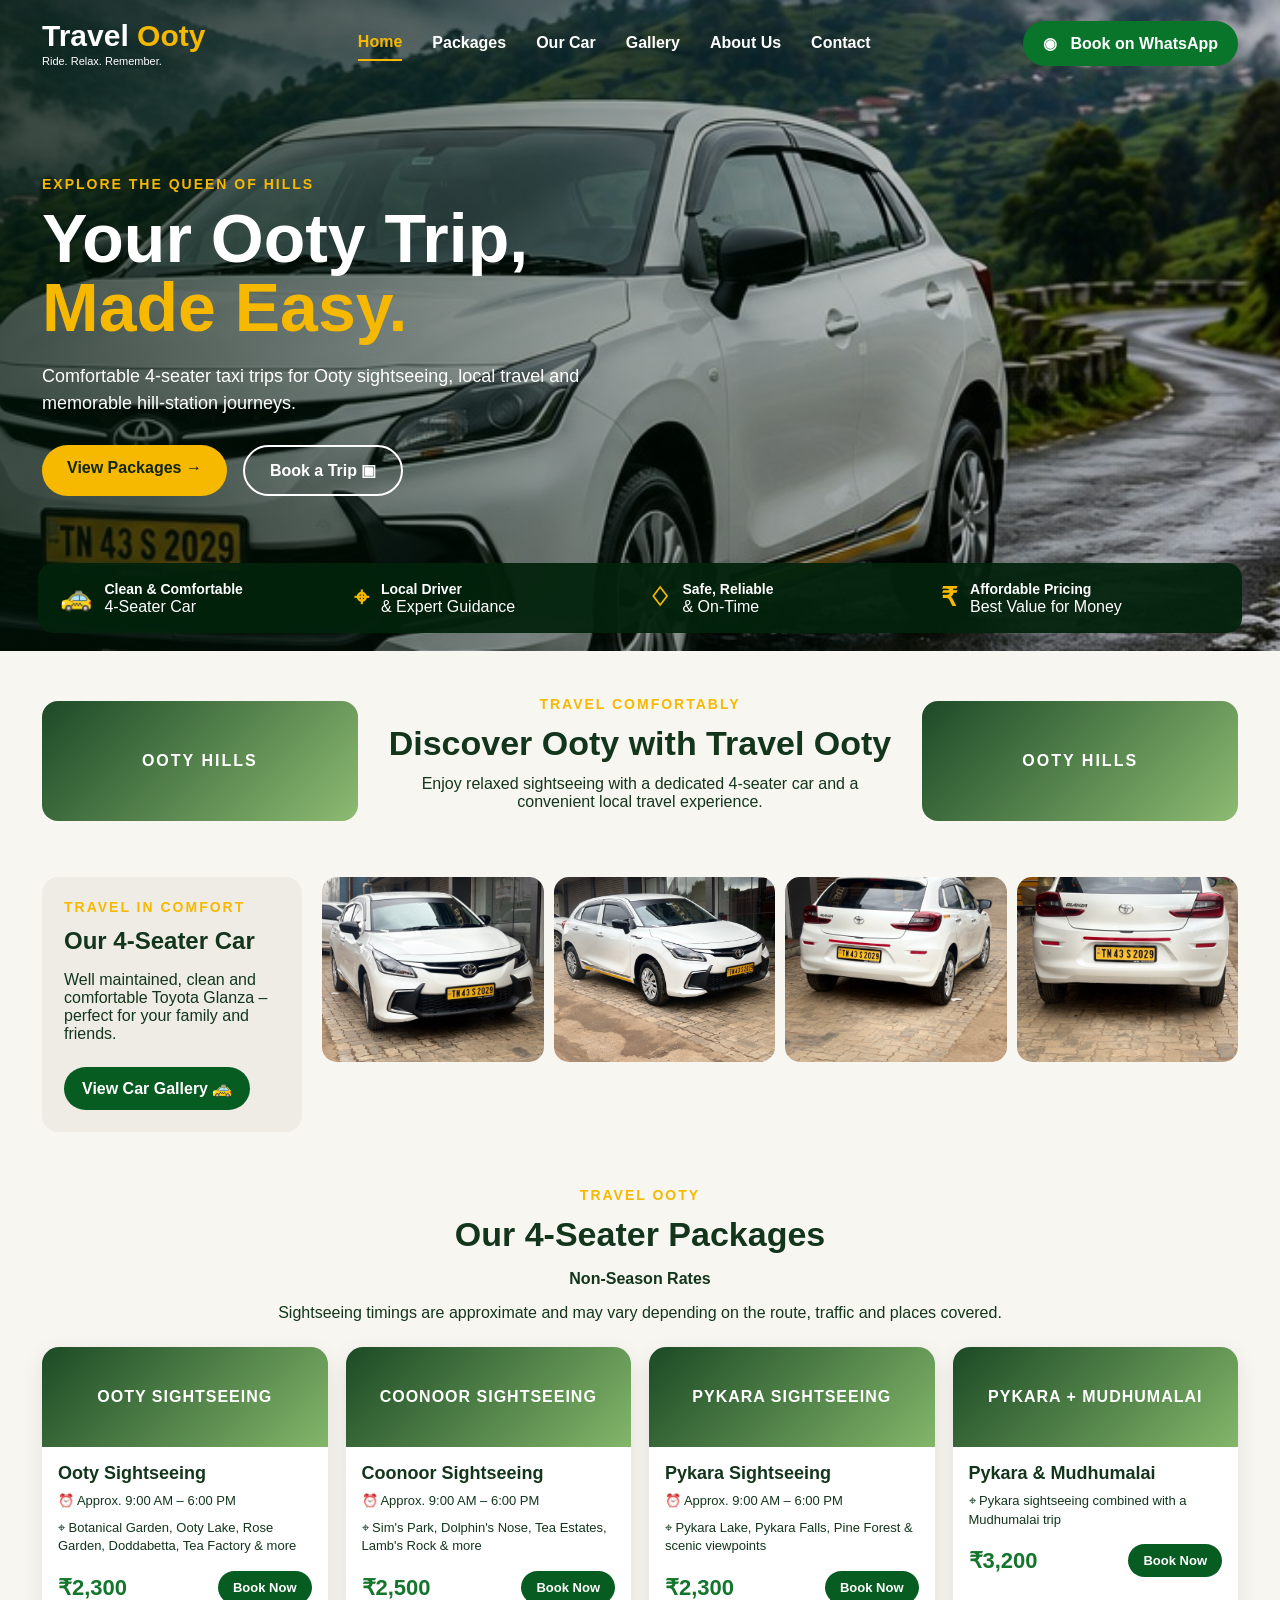
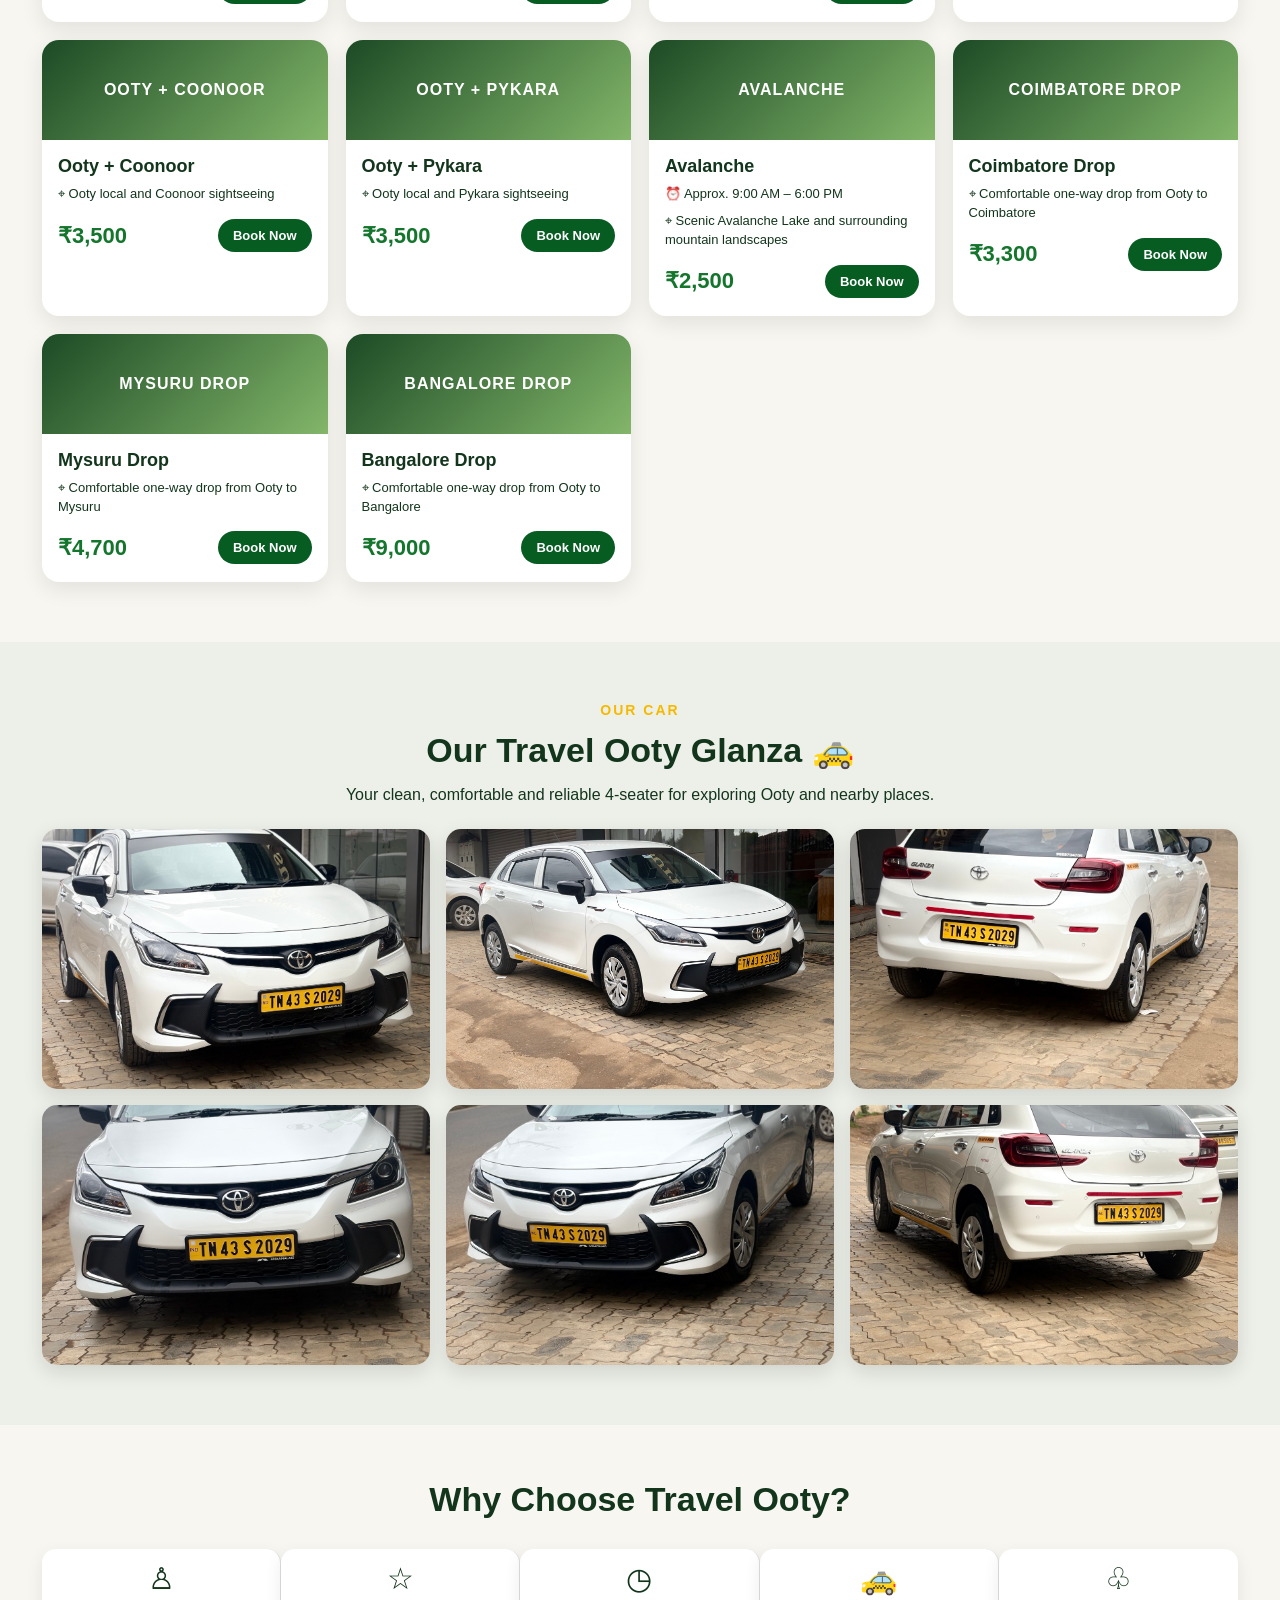
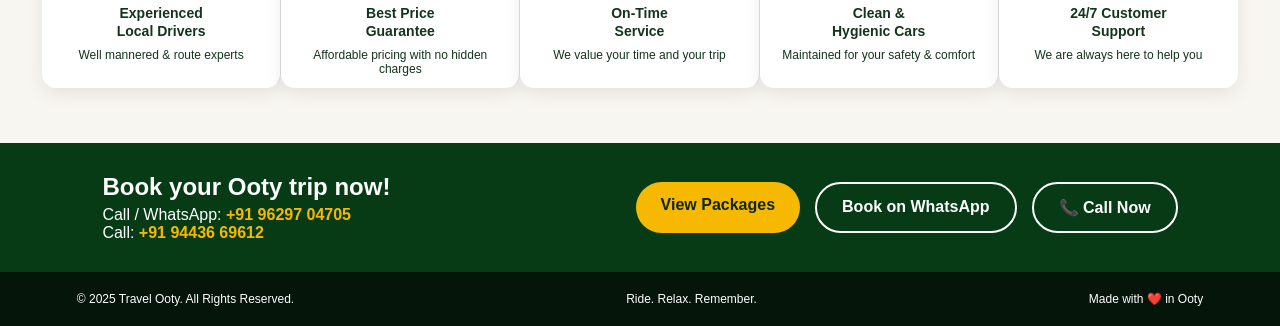
==== commit 38fdc8a1: "Update contact information with links" ====
--- a/index.html
+++ b/index.html
@@ -339,8 +339,8 @@
     <h2>Book your Ooty trip now!</h2>
 
     <p>
-    Call / WhatsApp: <strong>+91 96297 04705</strong><br>
-    Call: <strong>+91 94436 69612</strong>
+    Call / WhatsApp: <a href="https://wa.me/919629704705"><strong>+91 96297 04705</strong></a><br>
+Call: <a href="tel:+919443669612"><strong>+91 94436 69612</strong></a>
 </p>
   </div>
 
--- a/style.css
+++ b/style.css
@@ -428,7 +428,18 @@
   grid-template-columns: repeat(5, 1fr) !important;
   gap: 0;
 }
-
+.why-grid > div {
+  padding: 22px 15px;
+  background: #ffffff;
+  border-radius: 14px;
+  box-shadow: 0 6px 18px rgba(0,0,0,0.08);
+  transition: transform 0.3s ease, box-shadow 0.3s ease;
+}
+
+.why-grid > div:hover {
+  transform: translateY(-5px);
+  box-shadow: 0 10px 25px rgba(0,0,0,0.14);
+}
 .why-grid div {
   padding: 12px 18px;
   border-right: 1px solid #ddd;
@@ -619,7 +630,16 @@
   .gallery-grid {
     grid-template-columns: 1fr 1fr !important;
   }
-
+.gallery-grid img {
+  width: 100%;
+  border-radius: 16px;
+  box-shadow: 0 8px 24px rgba(0,0,0,0.15);
+  transition: transform 0.3s ease;
+}
+
+.gallery-grid img:hover {
+  transform: scale(1.03);
+}
   .why {
     padding: 45px 20px;
   }
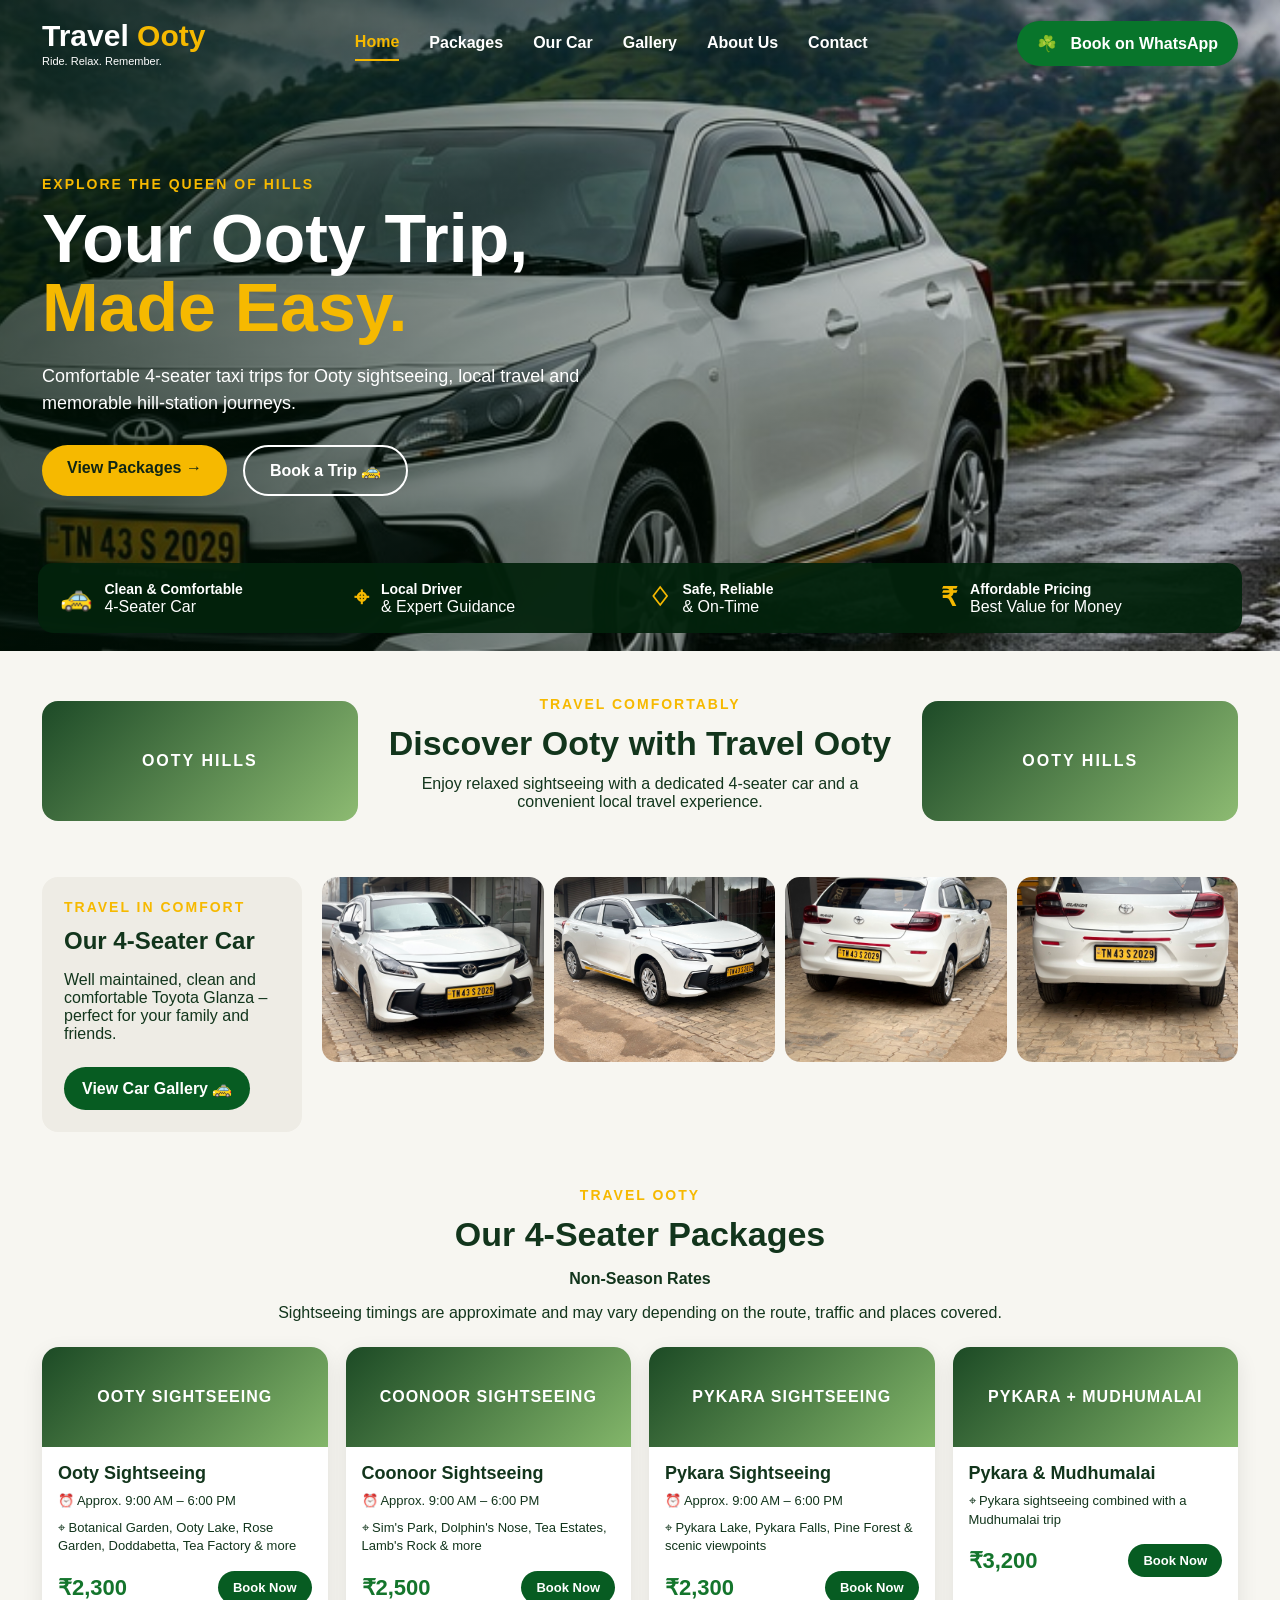
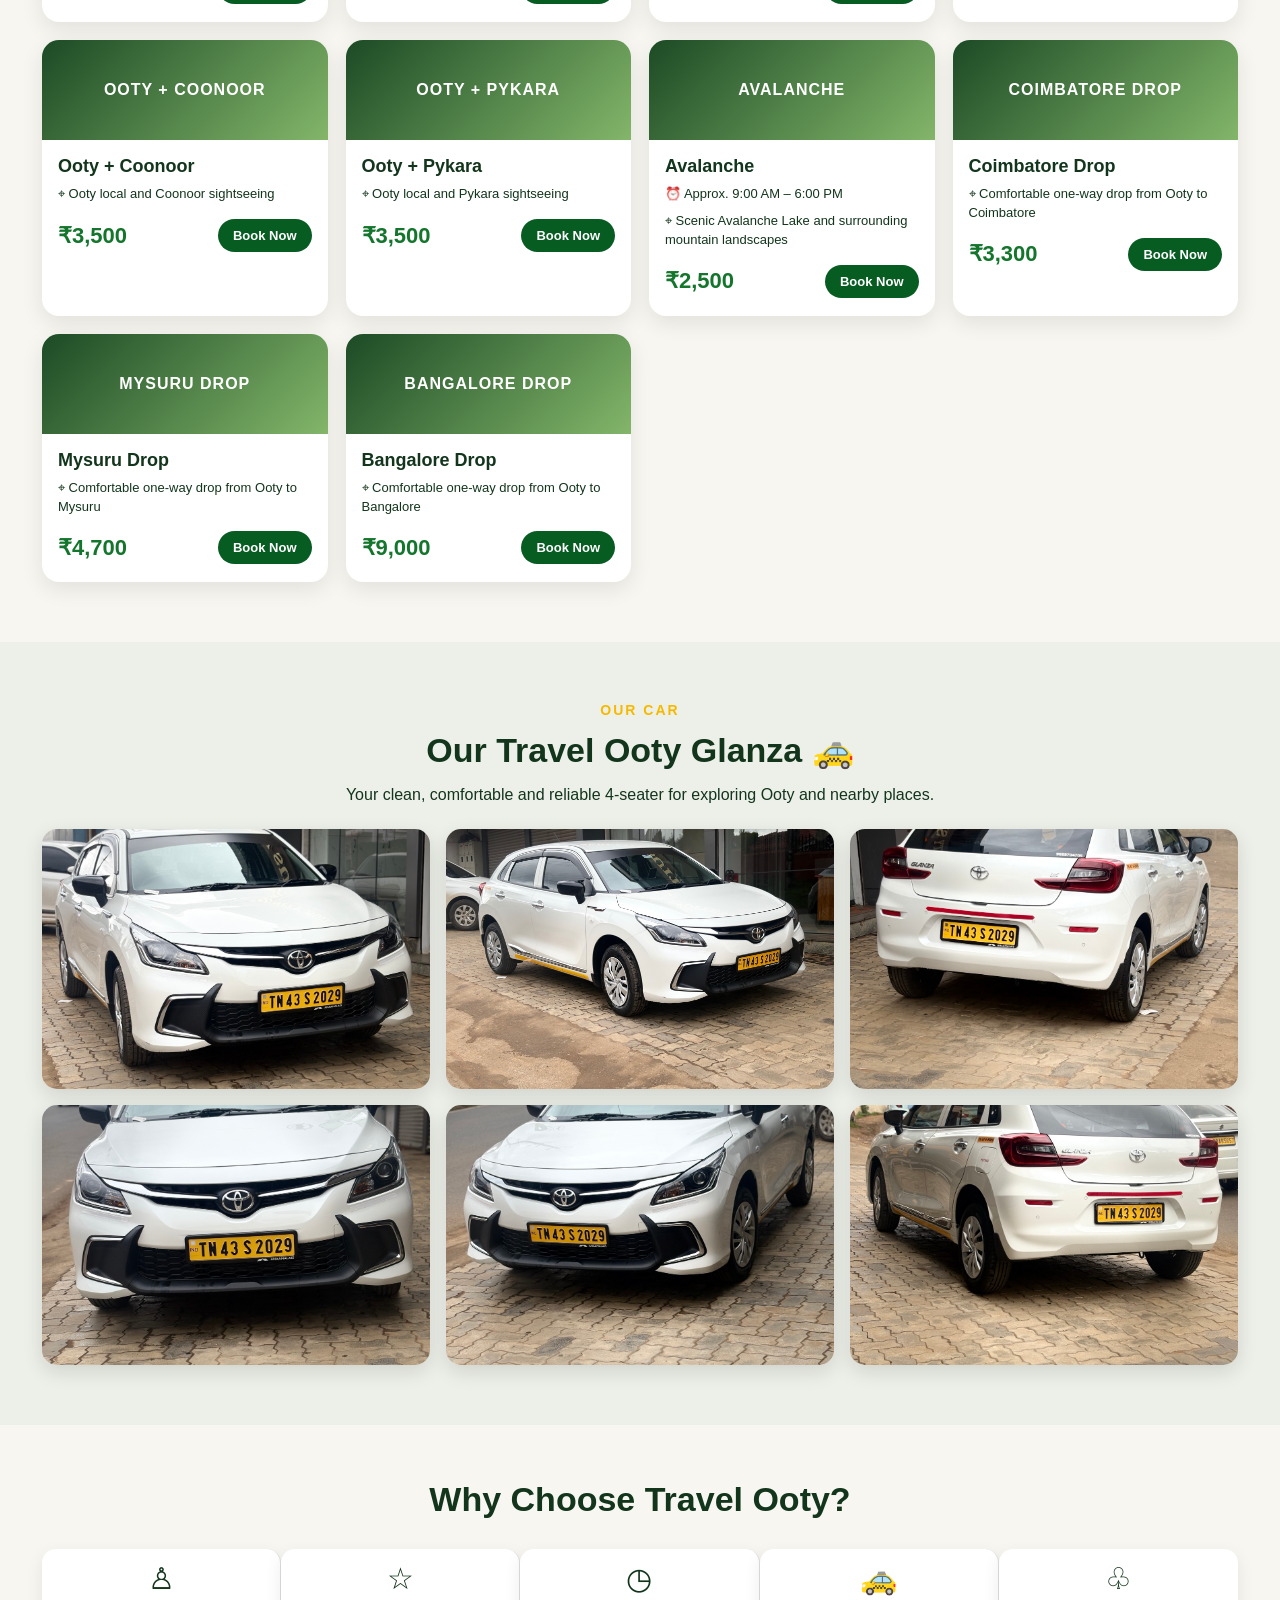
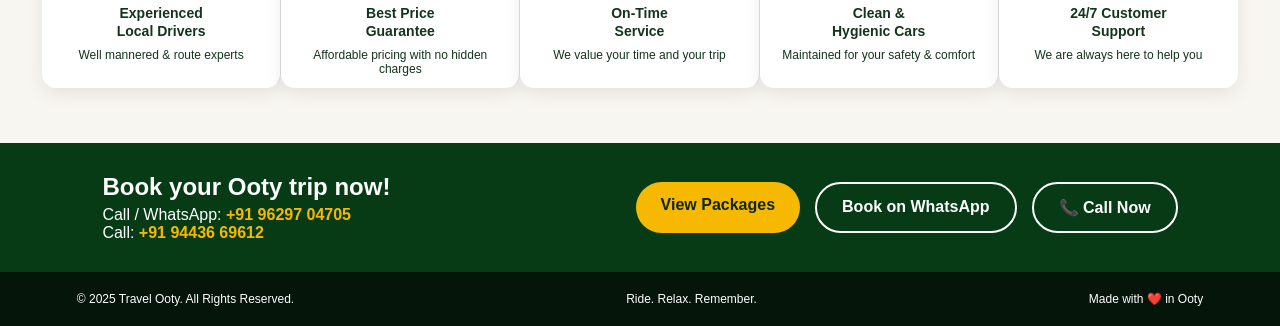
==== commit 862b5b11: "Update WhatsApp booking links in index.html" ====
--- a/index.html
+++ b/index.html
@@ -27,7 +27,7 @@
       <a href="#contact">Contact</a>
     </div>
 
-    <a class="nav-wa" href="#contact">◉ &nbsp; Book on WhatsApp</a>
+    <a class="nav-wa" href="https://wa.me/919629704705?text=Hello%20Travel%20Ooty%2C%20I%20would%20like%20to%20book%20a%20trip.">☘️ &nbsp; Book on WhatsApp</a>
   </nav>
 
   <div class="hero-content">
@@ -45,7 +45,7 @@
 
     <div class="actions">
       <a class="primary" href="#packages">View Packages →</a>
-      <a class="secondary" href="#contact">Book a Trip ▣</a>
+      <a class="secondary" href="https://wa.me/919629704705?text=Hello%20Travel%20Ooty%2C%20I%20would%20like%20to%20book%20a%20trip.">Book a Trip 🚕</a>
     </div>
   </div>
 
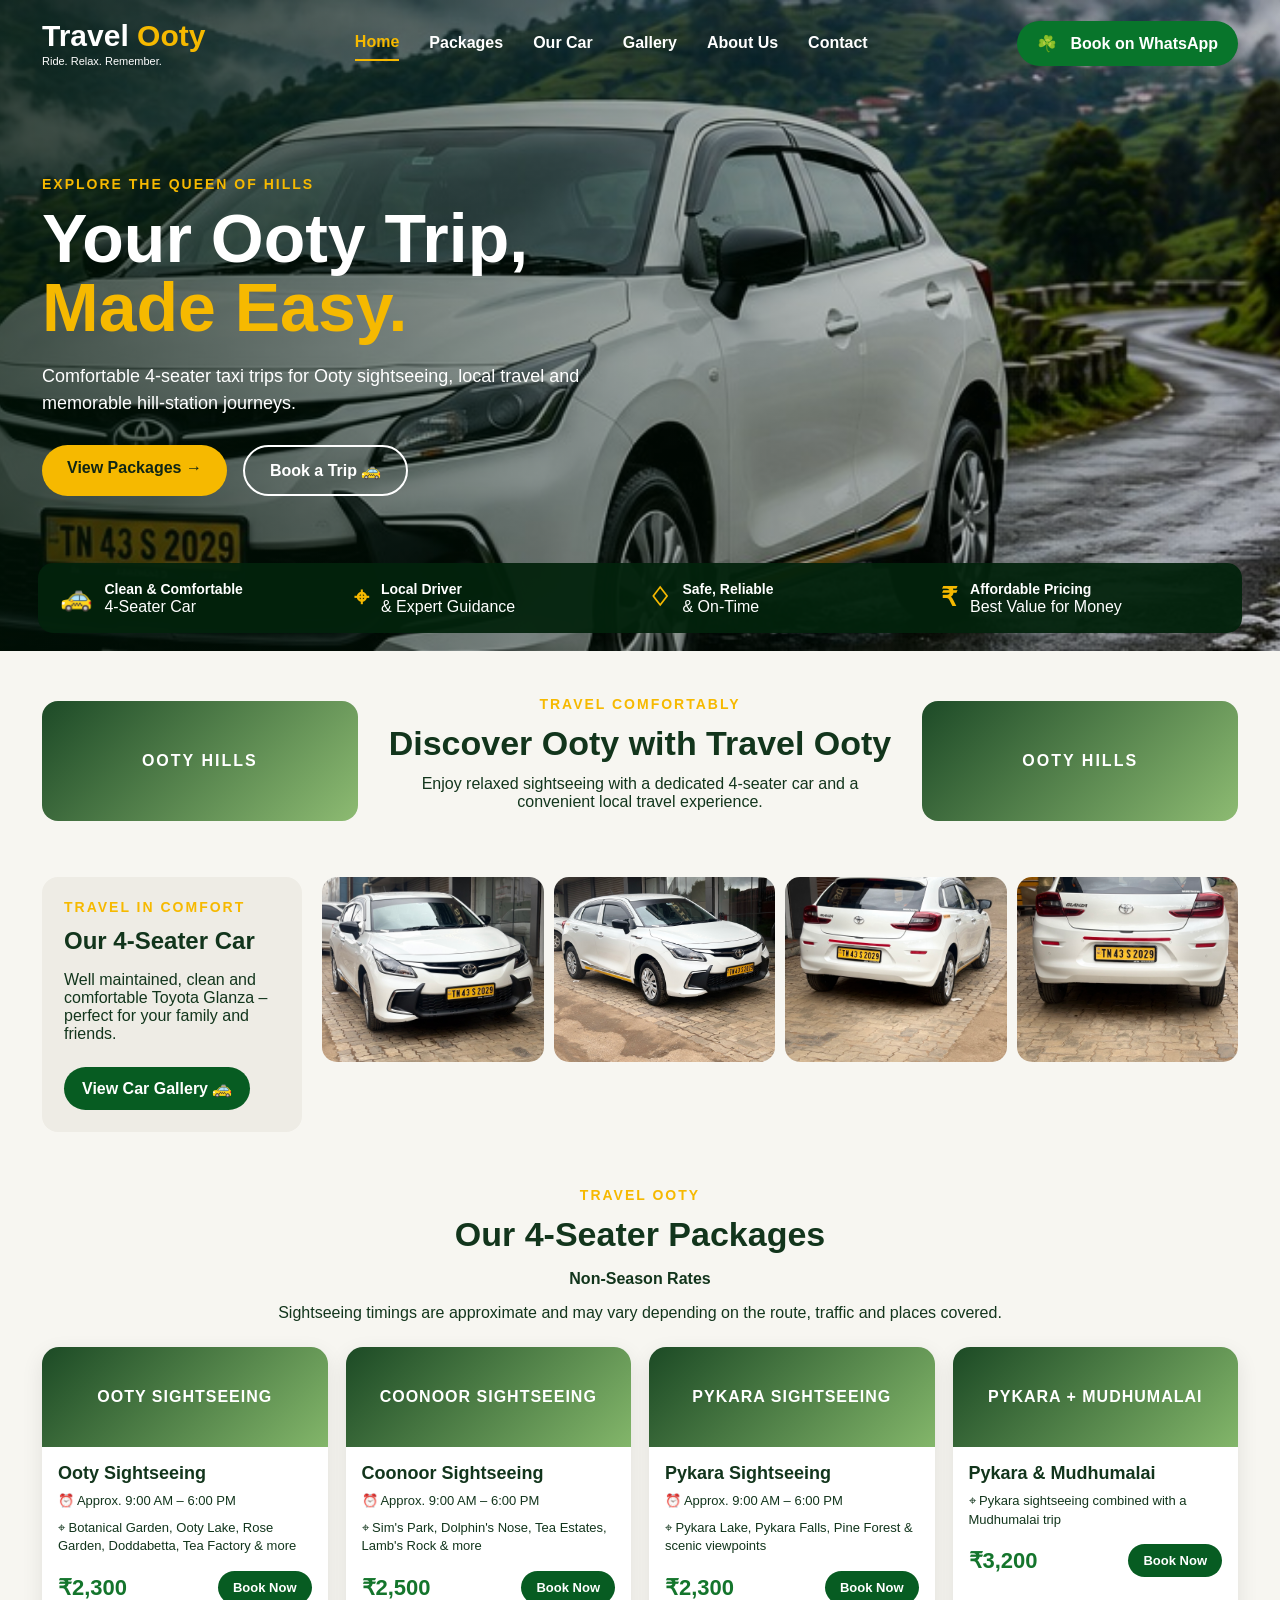
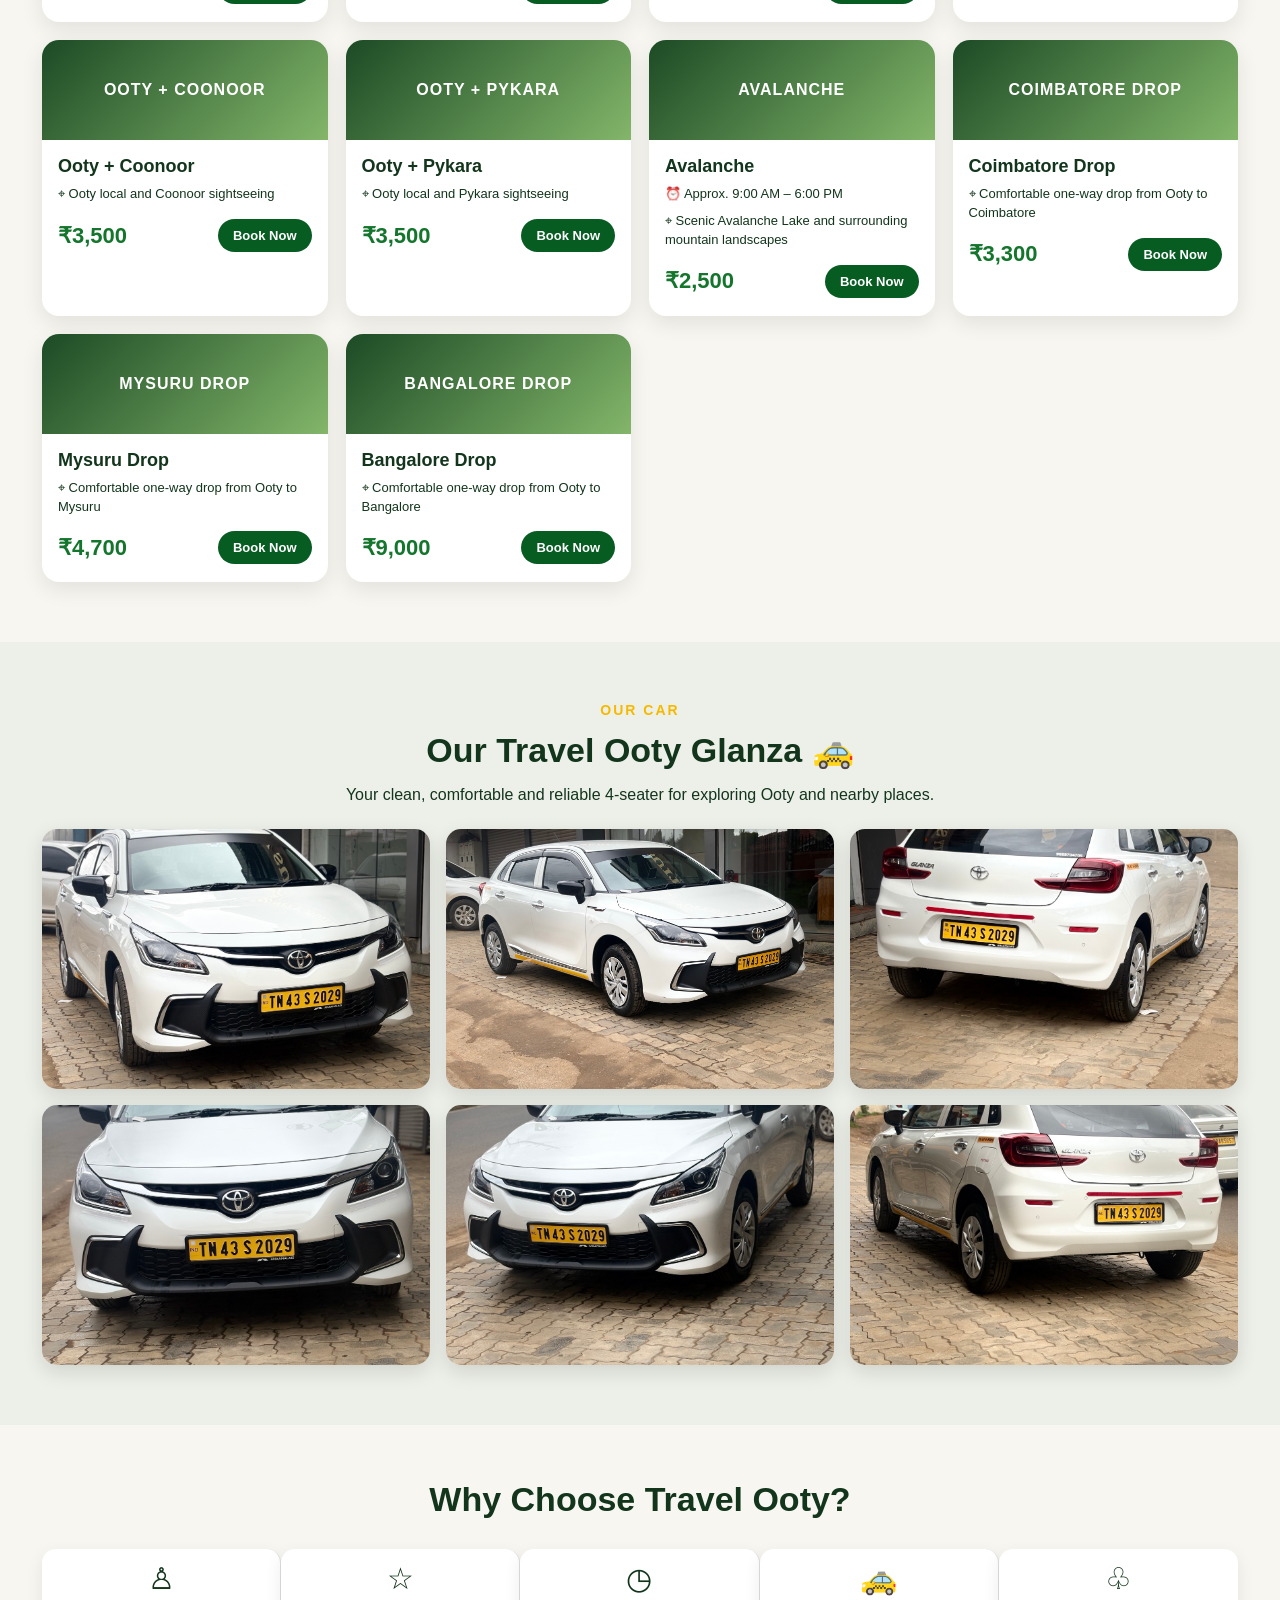
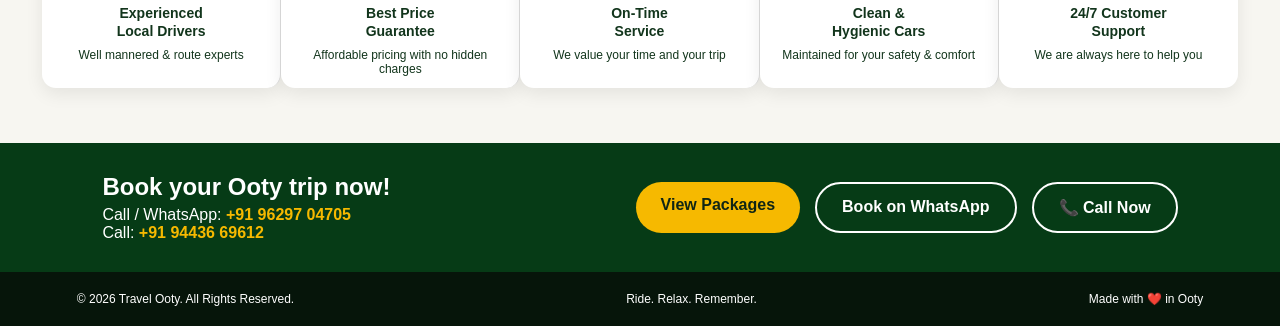
==== commit 83c36465: "Update footer copyright year to 2026" ====
--- a/index.html
+++ b/index.html
@@ -355,7 +355,7 @@
 
 <footer>
 
-  <span>© 2025 Travel Ooty. All Rights Reserved.</span>
+  <span>© 2026 Travel Ooty. All Rights Reserved.</span>
 
   <span>Ride. Relax. Remember.</span>
 
